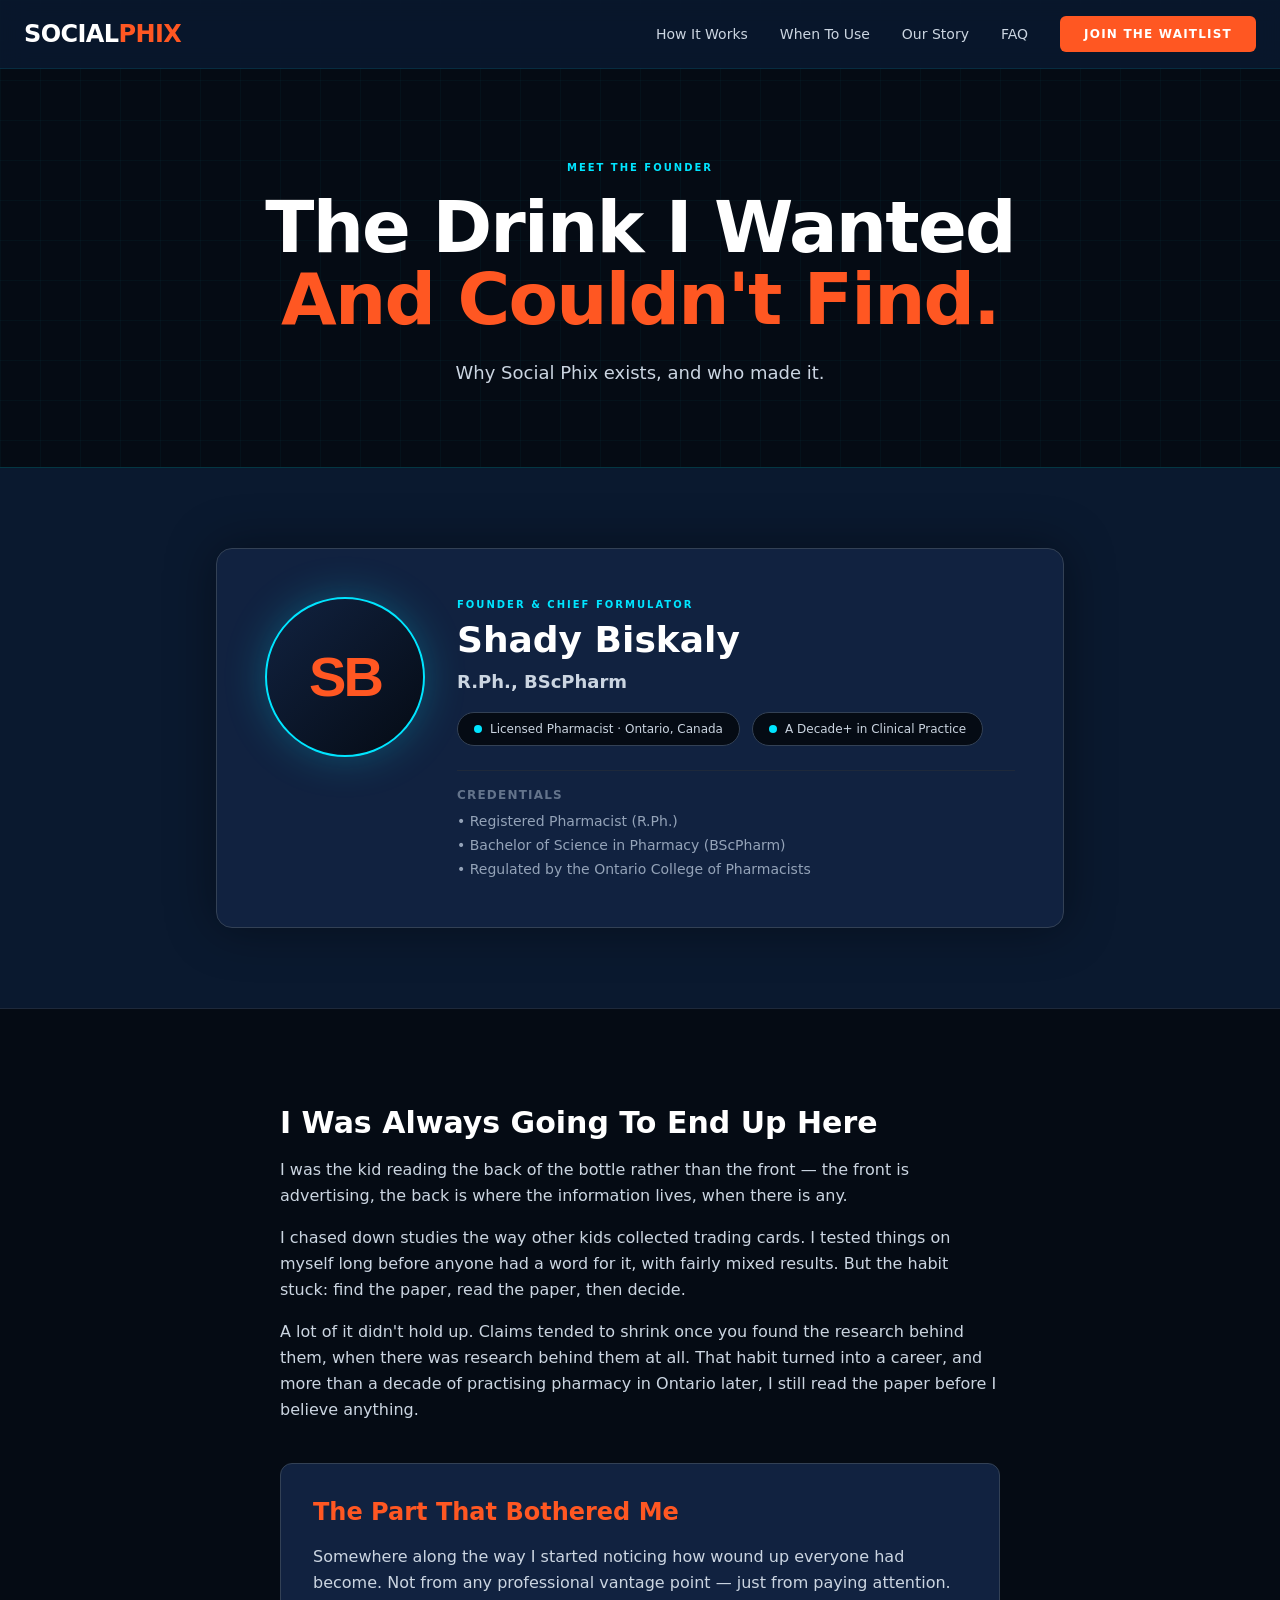
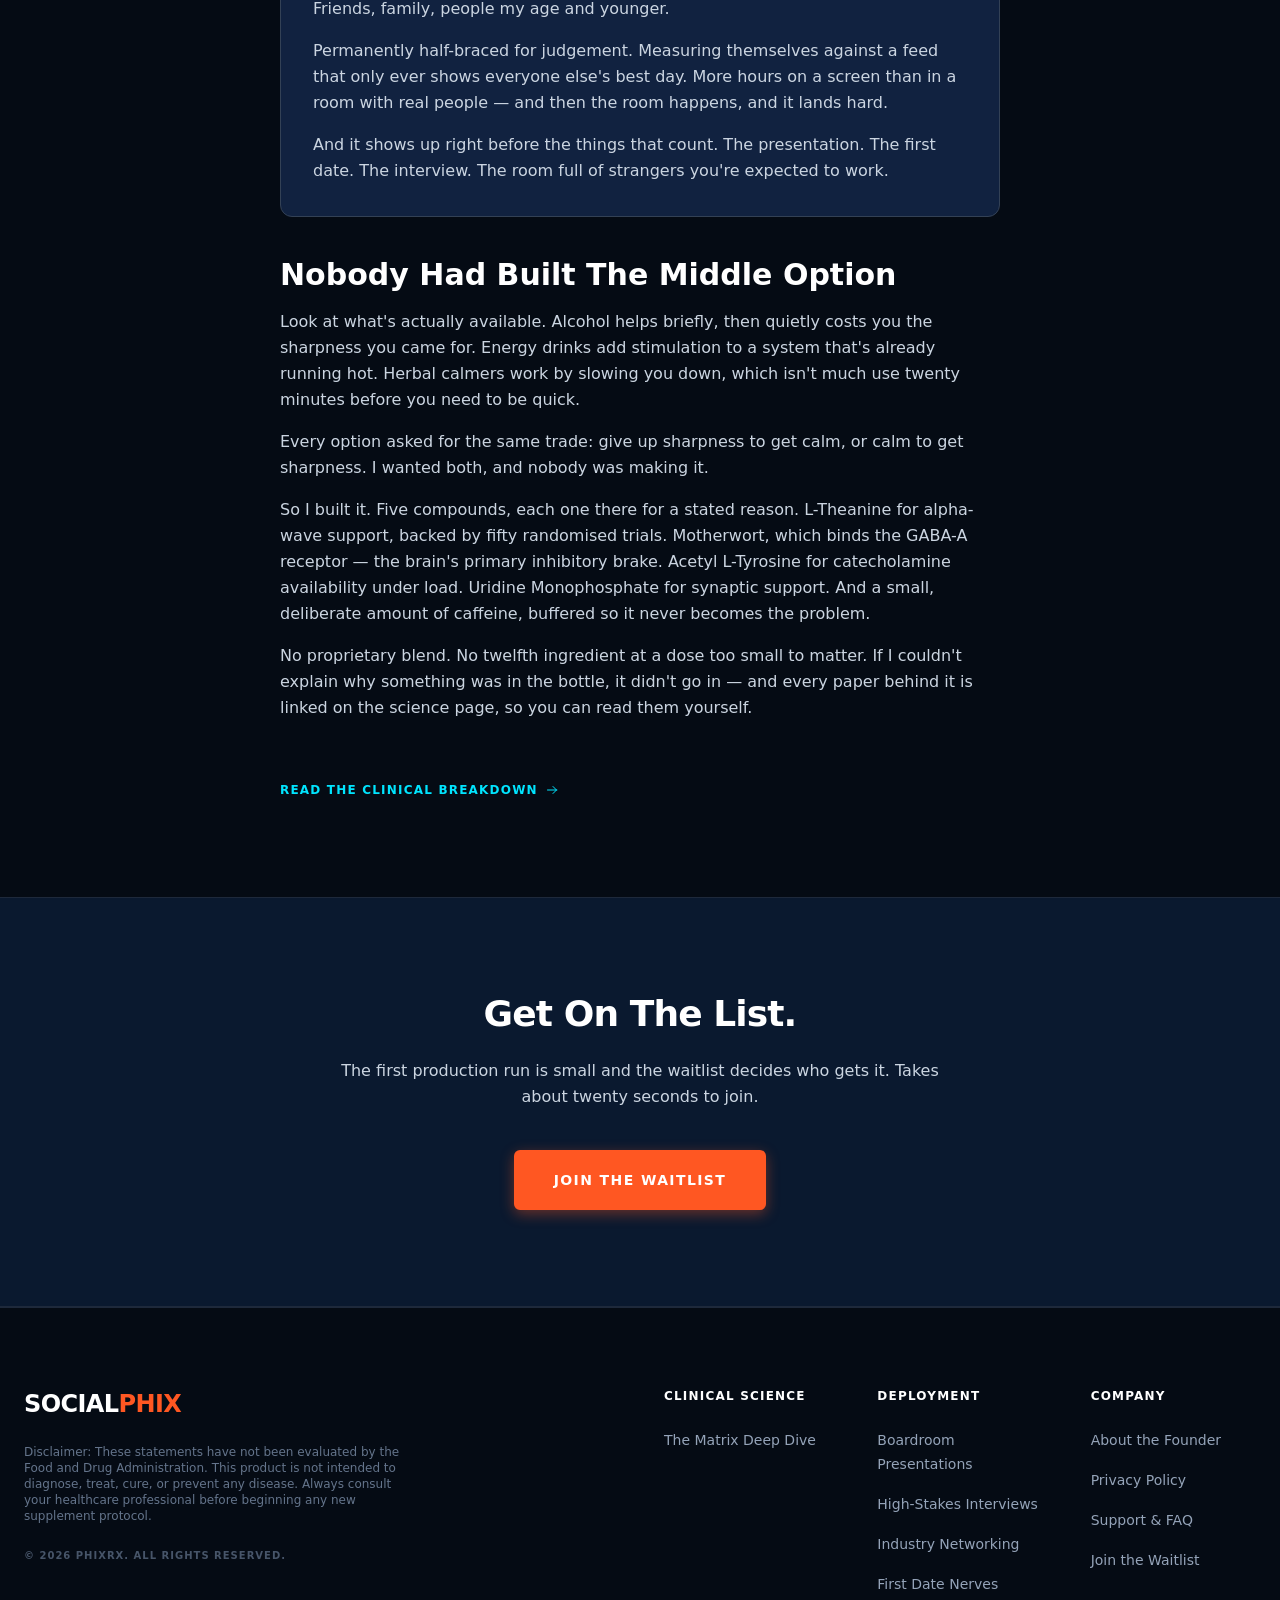
==== about.html @ cbb6da69 "Add files via upload" ====
<!DOCTYPE html>
<html lang="en" class="scroll-smooth">
<head>
    <!-- Security headers. A CSP restricts where scripts and styles may load
         from, so an injected <script> from anywhere else simply won't run. -->
    <meta http-equiv="Content-Security-Policy" content="default-src 'self'; script-src 'self' 'unsafe-inline' https://www.googletagmanager.com https://challenges.cloudflare.com; style-src 'self' 'unsafe-inline' https://fonts.googleapis.com; font-src https://fonts.gstatic.com; img-src 'self' data: https://raw.githubusercontent.com https://placehold.co https://www.google-analytics.com; connect-src 'self' https://*.workers.dev https://www.google-analytics.com https://region1.google-analytics.com; frame-src https://challenges.cloudflare.com; form-action 'self' https://*.workers.dev; base-uri 'self'; object-src 'none'; frame-ancestors 'none'; upgrade-insecure-requests">
    <meta http-equiv="X-Content-Type-Options" content="nosniff">
    <meta name="referrer" content="strict-origin-when-cross-origin">
    <link rel="canonical" href="https://www.socialphix.com/about.html" />
    <link rel="icon" type="image/svg+xml" href="https://raw.githubusercontent.com/shadybiskaly/phixrx/refs/heads/main/logo.svg">

    <!-- Google tag (gtag.js) -->
    <script async src="https://www.googletagmanager.com/gtag/js?id=G-111753TXDT"></script>
    <script>
      window.dataLayer = window.dataLayer || [];
      function gtag(){dataLayer.push(arguments);}
      gtag('js', new Date());
      gtag('config', 'G-111753TXDT');
    </script>

    <meta charset="UTF-8">
    <meta name="viewport" content="width=device-width, initial-scale=1.0">
    <title>About Shady Biskaly | The Story Behind Social Phix</title>
    <meta name="description" content="Shady Biskaly, R.Ph., BScPharm. Why Social Phix exists, how the formula came together, and the research behind every compound in it.">
    <meta name="keywords" content="Shady Biskaly, Social Phix founder, pharmacist formulated supplement, Ontario pharmacist, PhixRx">

    <meta property="og:site_name" content="Social Phix">
    <meta property="og:title" content="About Shady Biskaly | The Story Behind Social Phix">
    <meta property="og:description" content="Shady Biskaly, R.Ph., BScPharm. Why Social Phix exists, how the formula came together, and the research behind every compound in it.">
    <meta property="og:url" content="https://www.socialphix.com/about.html">
    <meta property="og:image" content="https://www.socialphix.com/phix2.png">
    <meta property="og:type" content="profile">

    <meta name="twitter:card" content="summary_large_image">
    <meta name="twitter:title" content="About the Founder | Shady Biskaly, R.Ph., BScPharm | Social Phix">
    <meta name="twitter:description" content="Meet Shady Biskaly, R.Ph., BScPharm — the licensed Ontario pharmacist behind Social Phix.">
    <meta name="twitter:image" content="https://www.socialphix.com/phix2.png">

    <!-- Person + AboutPage Schema (major E-E-A-T signal) -->
    <script type="application/ld+json">
    [
      {
        "@context": "https://schema.org",
        "@type": "AboutPage",
        "name": "About Social Phix and its Founder",
        "url": "https://www.socialphix.com/about.html",
        "mainEntity": {
          "@type": "Person",
          "name": "Shady Biskaly",
          "jobTitle": "Founder & Chief Formulator",
          "honorificSuffix": "R.Ph., BScPharm",
          "description": "Licensed pharmacist in Ontario, Canada with more than a decade of clinical practice. Founder and chief formulator of Social Phix.",
          "worksFor": {
            "@type": "Organization",
            "name": "PhixRx",
            "url": "https://www.socialphix.com/"
          },
          "hasCredential": [
            {
              "@type": "EducationalOccupationalCredential",
              "credentialCategory": "professional license",
              "name": "Registered Pharmacist (R.Ph.)",
              "recognizedBy": {
                "@type": "Organization",
                "name": "Ontario College of Pharmacists"
              }
            },
            {
              "@type": "EducationalOccupationalCredential",
              "credentialCategory": "degree",
              "name": "Bachelor of Science in Pharmacy (BScPharm)"
            }
          ],
          "knowsAbout": [
            "Clinical pharmacology",
            "Nutritional supplements",
            "Functional wellness formulation",
            "Adaptogens and nootropics",
            "Structure-function supplement science"
          ]
        }
      }
    ]
    </script>

    <!-- Tailwind CSS -->
    <link rel="stylesheet" href="/socialphix.css">
    <link rel="alternate" type="text/plain" href="/llms.txt" title="Plain-text summary for AI assistants">
    <link rel="preload" href="/socialphix.css" as="style">
    <link rel="preconnect" href="https://fonts.googleapis.com">
    <link rel="preconnect" href="https://fonts.gstatic.com" crossorigin>
    <link href="https://fonts.googleapis.com/css2?family=Inter:wght@300;400;500;600&family=Plus+Jakarta+Sans:wght@500;700;800&display=swap" rel="stylesheet">

    <style>
        body { background-color: #0A192F; color: #FFFFFF; overflow-x: hidden; }
        .glass-nav { background: rgba(10, 25, 47, 0.85); backdrop-filter: blur(12px); border-bottom: 1px solid rgba(0, 229, 255, 0.1); }
        .bg-grid { position: absolute; width: 100%; height: 100%; background-image: linear-gradient(rgba(0, 229, 255, 0.03) 1px, transparent 1px), linear-gradient(90deg, rgba(0, 229, 255, 0.03) 1px, transparent 1px); background-size: 40px 40px; top: 0; left: 0; z-index: 0; pointer-events: none; }
        .reveal { opacity: 0; transform: translateY(30px); transition: all 0.8s cubic-bezier(0.5, 0, 0, 1); }
        .reveal.active { opacity: 1; transform: translateY(0); }
        .founder-avatar {
            width: 160px;
            height: 160px;
            border-radius: 50%;
            background: linear-gradient(135deg, #112240 0%, #050B14 100%);
            border: 2px solid #00E5FF;
            box-shadow: 0 0 40px rgba(0, 229, 255, 0.25);
            display: flex;
            align-items: center;
            justify-content: center;
            font-family: 'Plus Jakarta Sans', sans-serif;
            font-weight: 800;
            font-size: 3.5rem;
            color: #FF5722;
            letter-spacing: -0.05em;
        }
    </style>
</head>
<body class="antialiased font-sans">

    <!-- Navigation -->
    <nav class="glass-nav fixed w-full top-0 z-50 px-6 py-4 transition-all">
        <div class="max-w-7xl mx-auto flex justify-between items-center">
            <a href="/" class="font-heading text-2xl font-extrabold tracking-tight text-white">
                SOCIAL<span class="text-accent-orange">PHIX</span>
            </a>
            <div class="flex items-center space-x-8">
                <!-- Menu: desktop only. Won't fit on a phone. -->
                <div class="hidden md:flex items-center space-x-8">
                    <a href="/#formula" class="text-sm font-medium text-slate-300 hover:text-accent-cyan transition">How It Works</a>
                    <a href="/#protocol" class="text-sm font-medium text-slate-300 hover:text-accent-cyan transition">When To Use</a>
                    <a href="/#story" class="text-sm font-medium text-slate-300 hover:text-accent-cyan transition">Our Story</a>
                    <a href="/#faq" class="text-sm font-medium text-slate-300 hover:text-accent-cyan transition">FAQ</a>
                </div>

                <!-- The one CTA, at every screen size -->
                <a href="/#preorder" class="text-xs font-bold tracking-widest uppercase bg-accent-orange text-white px-5 py-3 md:px-6 md:py-2.5 rounded-md hover:bg-accent-orange-hover transition duration-300 whitespace-nowrap">
                    Join the Waitlist
                </a>
            </div>

        </div>
    </nav>

    <!-- Hero Header -->
    <header class="relative pt-40 pb-20 overflow-hidden border-b border-accent-cyan/20 bg-brand-bg">
    <div class="bg-grid"></div>
    <div class="max-w-4xl mx-auto px-6 text-center relative z-10 reveal active">
        <span class="text-[10px] font-bold tracking-[0.2em] text-accent-cyan uppercase mb-4 block">Meet the Founder</span>
        <h1 class="font-heading text-4xl sm:text-6xl lg:text-7xl font-extrabold text-white tracking-tight mb-6">
            The Drink I Wanted<br/>
            <span class="text-accent-orange">And Couldn't Find.</span>
        </h1>
        <p class="text-lg text-slate-300 leading-relaxed max-w-2xl mx-auto">
            Why Social Phix exists, and who made it.
        </p>
    </div>
    </header>

    <!-- Founder Card / Credentials -->
    <section class="py-20 bg-brand-surface relative z-10 border-b border-slate-800">
        <div class="max-w-4xl mx-auto px-6 reveal">
            <div class="bg-brand-card p-8 sm:p-12 rounded-2xl border border-slate-700 shadow-[0_0_50px_rgba(0,0,0,0.4)]">
                <div class="flex flex-col md:flex-row items-center md:items-start gap-8">

                    <!-- Avatar (placeholder — swap for a real headshot when you have one) -->
                    <div class="flex-shrink-0">
                        <!-- To use a real headshot: replace this div with:
                             <img src="shady-headshot.jpg" alt="Shady Biskaly, R.Ph., BScPharm, Founder of Social Phix" 
                                  class="w-40 h-40 rounded-full object-cover border-2 border-accent-cyan shadow-[0_0_40px_rgba(0,229,255,0.25)]">
                        -->
                        <div class="founder-avatar" aria-label="Shady Biskaly initials">SB</div>
                    </div>

                    <!-- Info Column -->
                    <div class="flex-1 text-center md:text-left">
                        <span class="text-[10px] font-bold tracking-[0.2em] text-accent-cyan uppercase block mb-2">Founder & Chief Formulator</span>
                        <h2 class="font-heading text-4xl font-extrabold text-white mb-2 leading-tight">Shady Biskaly</h2>
                        <p class="text-lg text-slate-300 font-semibold mb-4">R.Ph., BScPharm</p>

                        <div class="flex flex-wrap gap-3 justify-center md:justify-start mb-6">
                            <span class="inline-flex items-center gap-2 bg-brand-bg border border-slate-700 rounded-full px-4 py-2 text-xs font-medium text-slate-300">
                                <span class="w-2 h-2 rounded-full bg-accent-cyan"></span>
                                Licensed Pharmacist · Ontario, Canada
                            </span>
                            <span class="inline-flex items-center gap-2 bg-brand-bg border border-slate-700 rounded-full px-4 py-2 text-xs font-medium text-slate-300">
                                <span class="w-2 h-2 rounded-full bg-accent-cyan"></span>
                                A Decade+ in Clinical Practice
                            </span>
                        </div>

                        <div class="border-t border-slate-800 pt-4">
                            <p class="text-xs text-slate-500 uppercase tracking-widest font-semibold mb-2">Credentials</p>
                            <ul class="text-sm text-slate-400 space-y-1">
                                <li>• Registered Pharmacist (R.Ph.)</li>
                                <li>• Bachelor of Science in Pharmacy (BScPharm)</li>
                                <li>• Regulated by the Ontario College of Pharmacists</li>
                            </ul>
                        </div>
                    </div>
                </div>
            </div>
        </div>
    </section>

    <!-- Full Bio -->
    <section class="py-24 bg-brand-bg relative z-10 border-b border-slate-800">
        <div class="max-w-3xl mx-auto px-6 space-y-10">

            <div class="reveal">
                <h2 class="font-heading text-3xl font-bold text-white mb-4">I Was Always Going To End Up Here</h2>
                <p class="text-slate-300 leading-relaxed mb-4">
                    I was the kid reading the back of the bottle rather than the front — the front is advertising, the back is where the information lives, when there is any.
            </p>
            <p class="text-slate-300 leading-relaxed mb-4">
                I chased down studies the way other kids collected trading cards. I tested things on myself long before anyone had a word for it, with fairly mixed results. But the habit stuck: find the paper, read the paper, then decide.
                </p>
                <p class="text-slate-300 leading-relaxed">
                    A lot of it didn't hold up. Claims tended to shrink once you found the research behind them, when there was research behind them at all. That habit turned into a career, and more than a decade of practising pharmacy in Ontario later, I still read the paper before I believe anything.
                </p>
            </div>

            <div class="reveal p-8 bg-brand-card rounded-xl border border-slate-700">
                <h3 class="font-heading text-2xl font-bold text-accent-orange mb-4">The Part That Bothered Me</h3>
                <p class="text-slate-300 leading-relaxed mb-4">
                    Somewhere along the way I started noticing how wound up everyone had become. Not from any professional vantage point — just from paying attention. Friends, family, people my age and younger.
                </p>
                <p class="text-slate-300 leading-relaxed mb-4">
                    Permanently half-braced for judgement. Measuring themselves against a feed that only ever shows everyone else's best day. More hours on a screen than in a room with real people — and then the room happens, and it lands hard.
                </p>
                <p class="text-slate-300 leading-relaxed">
                    And it shows up right before the things that count. The presentation. The first date. The interview. The room full of strangers you're expected to work.
                </p>
            </div>

            <div class="reveal">
                <h2 class="font-heading text-3xl font-bold text-white mb-4">Nobody Had Built The Middle Option</h2>
                <p class="text-slate-300 leading-relaxed mb-4">
                    Look at what's actually available. Alcohol helps briefly, then quietly costs you the sharpness you came for. Energy drinks add stimulation to a system that's already running hot. Herbal calmers work by slowing you down, which isn't much use twenty minutes before you need to be quick.
            </p>
            <p class="text-slate-300 leading-relaxed mb-4">
                Every option asked for the same trade: give up sharpness to get calm, or calm to get sharpness. I wanted both, and nobody was making it.
                </p>
                <p class="text-slate-300 leading-relaxed mb-4">
                    So I built it. Five compounds, each one there for a stated reason. L-Theanine for alpha-wave support, backed by fifty randomised trials. Motherwort, which binds the GABA-A receptor — the brain's primary inhibitory brake. Acetyl L-Tyrosine for catecholamine availability under load. Uridine Monophosphate for synaptic support. And a small, deliberate amount of caffeine, buffered so it never becomes the problem.
                </p>
                <p class="text-slate-300 leading-relaxed">
                    No proprietary blend. No twelfth ingredient at a dose too small to matter. If I couldn't explain why something was in the bottle, it didn't go in — and every paper behind it is linked on the science page, so you can read them yourself.
                </p>
            </div>

            <div class="reveal pt-4">
                <a href="science.html" class="inline-flex items-center gap-2 text-accent-cyan hover:text-white font-bold text-xs tracking-widest uppercase transition-colors">
                    Read the Clinical Breakdown
                    <svg class="w-3 h-3" fill="none" stroke="currentColor" viewBox="0 0 24 24"><path stroke-linecap="round" stroke-linejoin="round" stroke-width="2" d="M14 5l7 7m0 0l-7 7m7-7H3"></path></svg>
                </a>
            </div>
        </div>
    </section>

    <!-- CTA -->
    <section class="py-24 bg-brand-surface relative z-10 border-b border-slate-800">
        <div class="max-w-2xl mx-auto px-6 text-center reveal">
            <h2 class="font-heading text-3xl sm:text-4xl font-extrabold text-white mb-6 tracking-tight">Get On The List.</h2>
            <p class="text-slate-300 leading-relaxed mb-10">
                The first production run is small and the waitlist decides who gets it. Takes about twenty seconds to join.
            </p>
            <a href="/#preorder" class="inline-block px-10 py-5 text-sm font-bold tracking-widest uppercase rounded-md text-white bg-accent-orange hover:bg-accent-orange-hover shadow-[0_4px_14px_0_rgba(255,87,34,0.39)] transition duration-300">
                Join the Waitlist
            </a>
        </div>
    </section>

    <!-- Footer -->
    <footer class="bg-brand-bg py-20 border-t border-slate-800">
        <div class="max-w-7xl mx-auto px-6 grid grid-cols-1 md:grid-cols-12 gap-12">

            <div class="col-span-1 md:col-span-5">
                <div class="font-heading text-2xl font-extrabold tracking-tight text-white mb-6">
                    SOCIAL<span class="text-accent-orange">PHIX</span>
                </div>
                <p class="text-xs text-slate-500 font-normal leading-relaxed mb-6 max-w-sm">
                    Disclaimer: These statements have not been evaluated by the Food and Drug Administration. This product is not intended to diagnose, treat, cure, or prevent any disease. Always consult your healthcare professional before beginning any new supplement protocol.
                </p>
                <p class="text-[10px] font-bold tracking-widest uppercase text-slate-600">
                    &copy; 2026 PhixRx. All Rights Reserved.
                </p>
            </div>

            <div class="col-span-1 md:col-span-2 md:col-start-7">
                <h4 class="text-white font-bold text-xs tracking-widest uppercase mb-6">Clinical Science</h4>
                <ul class="space-y-4">
                    <li><a href="science.html" class="text-sm text-slate-400 hover:text-accent-cyan transition">The Matrix Deep Dive</a></li>
                </ul>
            </div>

            <div class="col-span-1 md:col-span-2">
                <h4 class="text-white font-bold text-xs tracking-widest uppercase mb-6">Deployment</h4>
                <ul class="space-y-4">
                    <li><a href="presentation-anxiety.html" class="text-sm text-slate-400 hover:text-accent-cyan transition">Boardroom Presentations</a></li>
                    <li><a href="interview-prep.html" class="text-sm text-slate-400 hover:text-accent-cyan transition">High-Stakes Interviews</a></li>
                    <li><a href="networking-confidence.html" class="text-sm text-slate-400 hover:text-accent-cyan transition">Industry Networking</a></li>
                    <li><a href="first-date-nerves.html" class="text-sm text-slate-400 hover:text-accent-cyan transition">First Date Nerves</a></li>
                </ul>
            </div>

            <div class="col-span-1 md:col-span-2">
                <h4 class="text-white font-bold text-xs tracking-widest uppercase mb-6">Company</h4>
                <ul class="space-y-4">
                    <li><a href="about.html" class="text-sm text-slate-400 hover:text-accent-cyan transition">About the Founder</a></li>
                    <li><a href="privacy.html" class="text-sm text-slate-400 hover:text-accent-cyan transition">Privacy Policy</a></li>
                    <li><a href="/#faq" class="text-sm text-slate-400 hover:text-accent-cyan transition">Support & FAQ</a></li>
                    <li><a href="/#preorder" class="text-sm text-slate-400 hover:text-accent-cyan transition">Join the Waitlist</a></li>
                </ul>
            </div>

        </div>
    </footer>

    <script>
        document.addEventListener('DOMContentLoaded', () => {
            const reveals = document.querySelectorAll('.reveal');
            const observer = new IntersectionObserver(entries => {
                entries.forEach(e => { if(e.isIntersecting) e.target.classList.add('active'); });
            }, { threshold: 0.1 });
            reveals.forEach(r => observer.observe(r));
        });
    </script>
</body>
</html>
---- socialphix.css ----
/* Social Phix — generated by build-css.py. Do not edit by hand. */
*,::before,::after{box-sizing:border-box;border:0 solid #334155}
html{-webkit-text-size-adjust:100%;line-height:1.5;font-family:'Inter',ui-sans-serif,system-ui,sans-serif}
body{margin:0;line-height:inherit}
h1,h2,h3,h4,h5,h6{font-size:inherit;font-weight:inherit;margin:0}
p,figure{margin:0}
ul,ol{list-style:none;margin:0;padding:0}
a{color:inherit;text-decoration:inherit}
img,svg,video,canvas{display:block;vertical-align:middle;max-width:100%;height:auto}
button,input,select,textarea{font-family:inherit;font-size:100%;font-weight:inherit;line-height:inherit;color:inherit;margin:0;padding:0}
button{background-color:transparent;background-image:none;cursor:pointer}
table{border-collapse:collapse;text-indent:0;border-color:inherit}
strong{font-weight:bolder}
em{font-style:italic}
@keyframes tw-pulse{0%,100%{opacity:1}50%{opacity:.5}}
.space-y-1>:not([hidden])~:not([hidden]){margin-top:0.25rem}
.space-y-3>:not([hidden])~:not([hidden]){margin-top:0.75rem}
.space-y-4>:not([hidden])~:not([hidden]){margin-top:1rem}
.space-y-5>:not([hidden])~:not([hidden]){margin-top:1.25rem}
.space-y-6>:not([hidden])~:not([hidden]){margin-top:1.5rem}
.space-y-10>:not([hidden])~:not([hidden]){margin-top:2.5rem}
.space-y-12>:not([hidden])~:not([hidden]){margin-top:3rem}
.space-x-8>:not([hidden])~:not([hidden]){margin-left:2rem}
.-top-3{top:-0.75rem}
.-translate-x-1\/2{--tw-tx:-50.0%;transform:translate(var(--tw-tx,0),var(--tw-ty,0)) scale(var(--tw-scale,1))}
.-translate-y-1\/2{--tw-ty:-50.0%;transform:translate(var(--tw-tx,0),var(--tw-ty,0)) scale(var(--tw-scale,1))}
.absolute{position:absolute}
.animate-pulse{animation:tw-pulse 2s cubic-bezier(.4,0,.6,1) infinite}
.antialiased{-webkit-font-smoothing:antialiased;-moz-osx-font-smoothing:grayscale}
.appearance-none{appearance:none;-webkit-appearance:none}
.aspect-\[4\/5\]{aspect-ratio:4 / 5}
.backdrop-blur-md{backdrop-filter:blur(12px);-webkit-backdrop-filter:blur(12px)}
.bg-accent-cyan{background-color:#00E5FF}
.bg-accent-cyan\/5{background-color:rgba(0,229,255,0.05)}
.bg-accent-orange{background-color:#FF5722}
.bg-accent-orange\/10{background-color:rgba(255,87,34,0.1)}
.bg-brand-bg{background-color:#050B14}
.bg-brand-bg\/40{background-color:rgba(5,11,20,0.4)}
.bg-brand-bg\/80{background-color:rgba(5,11,20,0.8)}
.bg-brand-card{background-color:#112240}
.bg-brand-surface{background-color:#0A192F}
.block{display:block}
.blur-\[120px\]{filter:blur(120px)}
.border{border-width:1px}
.border-2{border-width:2px}
.border-accent-cyan{border-color:#00E5FF}
.border-accent-cyan\/20{border-color:rgba(0,229,255,0.2)}
.border-accent-cyan\/30{border-color:rgba(0,229,255,0.3)}
.border-accent-cyan\/40{border-color:rgba(0,229,255,0.4)}
.border-accent-orange{border-color:#FF5722}
.border-accent-orange\/30{border-color:rgba(255,87,34,0.3)}
.border-accent-orange\/40{border-color:rgba(255,87,34,0.4)}
.border-b{border-bottom-width:1px}
.border-l-2{border-left-width:2px}
.border-l-4{border-left-width:4px}
.border-slate-600{border-color:#475569}
.border-slate-700{border-color:#334155}
.border-slate-800{border-color:#1e293b}
.border-t{border-top-width:1px}
.border-transparent{border-color:transparent}
.col-span-1{grid-column:span 1/span 1}
.cursor-pointer{cursor:pointer}
.delay-100{transition-delay:100ms}
.delay-200{transition-delay:200ms}
.duration-300{transition-duration:300ms}
.duration-500{transition-duration:500ms}
.duration-700{transition-duration:700ms}
.filter{filter:var(--tw-filter,none)}
.fixed{position:fixed}
.flex{display:flex}
.flex-1{flex:1 1 0%}
.flex-col{flex-direction:column}
.flex-grow{flex-grow:1}
.flex-shrink-0{flex-shrink:0}
.flex-wrap{flex-wrap:wrap}
.focus\:outline-none:focus{outline:2px solid transparent;outline-offset:2px}
.font-bold{font-weight:700}
.font-extrabold{font-weight:800}
.font-heading{font-family:"Plus Jakarta Sans",ui-sans-serif,system-ui,sans-serif}
.font-medium{font-weight:500}
.font-normal{font-weight:400}
.font-sans{font-family:"Inter",ui-sans-serif,system-ui,sans-serif}
.font-semibold{font-weight:600}
.gap-1{gap:0.25rem}
.gap-10{gap:2.5rem}
.gap-12{gap:3rem}
.gap-2{gap:0.5rem}
.gap-3{gap:0.75rem}
.gap-4{gap:1rem}
.gap-6{gap:1.5rem}
.gap-8{gap:2rem}
.grayscale{filter:grayscale(100%)}
.grid{display:grid}
.grid-cols-1{grid-template-columns:repeat(1,minmax(0,1fr))}
.grid-cols-2{grid-template-columns:repeat(2,minmax(0,1fr))}
.h-11{height:2.75rem}
.h-14{height:3.5rem}
.h-16{height:4rem}
.h-2{height:0.5rem}
.h-2\.5{height:0.625rem}
.h-3{height:0.75rem}
.h-4{height:1rem}
.h-40{height:10rem}
.h-5{height:1.25rem}
.h-7{height:1.75rem}
.h-8{height:2rem}
.h-\[800px\]{height:800px}
.h-auto{height:auto}
.h-full{height:100%}
.hidden{display:none}
.inline-block{display:inline-block}
.inline-flex{display:inline-flex}
.inset-0{top:0;right:0;bottom:0;left:0}
.inset-y-0{top:0;bottom:0}
.italic{font-style:italic}
.items-baseline{align-items:baseline}
.items-center{align-items:center}
.items-start{align-items:flex-start}
.items-stretch{align-items:stretch}
.justify-between{justify-content:space-between}
.justify-center{justify-content:center}
.leading-\[1\.05\]{line-height:1.05}
.leading-relaxed{line-height:1.625}
.leading-tight{line-height:1.25}
.left-1\/2{left:50.0%}
.list-decimal{list-style-type:decimal}
.list-disc{list-style-type:disc}
.list-inside{list-style-position:inside}
.max-w-2xl{max-width:42rem}
.max-w-3xl{max-width:48rem}
.max-w-4xl{max-width:56rem}
.max-w-5xl{max-width:64rem}
.max-w-7xl{max-width:80rem}
.max-w-md{max-width:28rem}
.max-w-sm{max-width:24rem}
.max-w-xl{max-width:36rem}
.mb-1{margin-bottom:0.25rem}
.mb-10{margin-bottom:2.5rem}
.mb-12{margin-bottom:3rem}
.mb-2{margin-bottom:0.5rem}
.mb-20{margin-bottom:5rem}
.mb-3{margin-bottom:0.75rem}
.mb-4{margin-bottom:1rem}
.mb-5{margin-bottom:1.25rem}
.mb-6{margin-bottom:1.5rem}
.mb-8{margin-bottom:2rem}
.min-h-screen{min-height:100vh}
.ml-4{margin-left:1rem}
.mt-0\.5{margin-top:0.125rem}
.mt-20{margin-top:5rem}
.mt-3{margin-top:0.75rem}
.mt-4{margin-top:1rem}
.mt-6{margin-top:1.5rem}
.mt-8{margin-top:2rem}
.mx-auto{margin-left:auto;margin-right:auto}
.object-center{object-position:center}
.object-cover{object-fit:cover}
.opacity-0{opacity:0.0}
.overflow-hidden{overflow:hidden}
.p-4{padding:1rem}
.p-5{padding:1.25rem}
.p-6{padding:1.5rem}
.p-8{padding:2rem}
.pb-16{padding-bottom:4rem}
.pb-20{padding-bottom:5rem}
.pl-5{padding-left:1.25rem}
.pl-6{padding-left:1.5rem}
.placeholder-slate-600{color:#475569}
.pointer-events-none{pointer-events:none}
.pt-1{padding-top:0.25rem}
.pt-10{padding-top:2.5rem}
.pt-12{padding-top:3rem}
.pt-2{padding-top:0.5rem}
.pt-28{padding-top:7rem}
.pt-4{padding-top:1rem}
.pt-40{padding-top:10rem}
.pt-5{padding-top:1.25rem}
.px-10{padding-left:2.5rem;padding-right:2.5rem}
.px-2{padding-left:0.5rem;padding-right:0.5rem}
.px-3{padding-left:0.75rem;padding-right:0.75rem}
.px-4{padding-left:1rem;padding-right:1rem}
.px-5{padding-left:1.25rem;padding-right:1.25rem}
.px-6{padding-left:1.5rem;padding-right:1.5rem}
.py-1{padding-top:0.25rem;padding-bottom:0.25rem}
.py-1\.5{padding-top:0.375rem;padding-bottom:0.375rem}
.py-10{padding-top:2.5rem;padding-bottom:2.5rem}
.py-16{padding-top:4rem;padding-bottom:4rem}
.py-2{padding-top:0.5rem;padding-bottom:0.5rem}
.py-20{padding-top:5rem;padding-bottom:5rem}
.py-24{padding-top:6rem;padding-bottom:6rem}
.py-3{padding-top:0.75rem;padding-bottom:0.75rem}
.py-3\.5{padding-top:0.875rem;padding-bottom:0.875rem}
.py-4{padding-top:1rem;padding-bottom:1rem}
.py-5{padding-top:1.25rem;padding-bottom:1.25rem}
.relative{position:relative}
.right-0{right:0px}
.right-4{right:1rem}
.rounded{border-radius:0.25rem}
.rounded-2xl{border-radius:1rem}
.rounded-full{border-radius:9999px}
.rounded-lg{border-radius:0.5rem}
.rounded-md{border-radius:0.375rem}
.rounded-xl{border-radius:0.75rem}
.scroll-smooth{scroll-behavior:smooth}
.select-all{user-select:all}
.shadow-\[0_0_20px_rgba\(0\,229\,255\,0\.2\)\]{box-shadow:0 0 20px rgba(0,229,255,0.2)}
.shadow-\[0_0_20px_rgba\(255\,87\,34\,0\.3\)\]{box-shadow:0 0 20px rgba(255,87,34,0.3)}
.shadow-\[0_0_25px_rgba\(0\,229\,255\,0\.12\)\]{box-shadow:0 0 25px rgba(0,229,255,0.12)}
.shadow-\[0_0_40px_rgba\(0\,0\,0\,0\.3\)\]{box-shadow:0 0 40px rgba(0,0,0,0.3)}
.shadow-\[0_0_40px_rgba\(0\,0\,0\,0\.4\)\]{box-shadow:0 0 40px rgba(0,0,0,0.4)}
.shadow-\[0_0_40px_rgba\(0\,0\,0\,0\.5\)\]{box-shadow:0 0 40px rgba(0,0,0,0.5)}
.shadow-\[0_0_40px_rgba\(0\,229\,255\,0\.25\)\]{box-shadow:0 0 40px rgba(0,229,255,0.25)}
.shadow-\[0_0_50px_rgba\(0\,0\,0\,0\.4\)\]{box-shadow:0 0 50px rgba(0,0,0,0.4)}
.shadow-\[0_20px_50px_rgba\(0\,229\,255\,0\.1\)\]{box-shadow:0 20px 50px rgba(0,229,255,0.1)}
.shadow-\[0_4px_14px_0_rgba\(255\,87\,34\,0\.39\)\]{box-shadow:0 4px 14px 0 rgba(255,87,34,0.39)}
.space-x-8{--tw-space-x:2rem}
.space-y-1{--tw-space-y:0.25rem}
.space-y-10{--tw-space-y:2.5rem}
.space-y-12{--tw-space-y:3rem}
.space-y-2\.5{--tw-space-y:0.625rem}
.space-y-3{--tw-space-y:0.75rem}
.space-y-4{--tw-space-y:1rem}
.space-y-5{--tw-space-y:1.25rem}
.space-y-6{--tw-space-y:1.5rem}
.text-2xl{font-size:1.5rem;line-height:2rem}
.text-3xl{font-size:1.875rem;line-height:2.25rem}
.text-4xl{font-size:2.25rem;line-height:2.5rem}
.text-5xl{font-size:3rem;line-height:1}
.text-\[10px\]{font-size:10px}
.text-\[11px\]{font-size:11px}
.text-\[9px\]{font-size:9px}
.text-accent-cyan{color:#00E5FF}
.text-accent-orange{color:#FF5722}
.text-base{font-size:1rem;line-height:1.5rem}
.text-brand-bg{color:#050B14}
.text-center{text-align:center}
.text-left{text-align:left}
.text-lg{font-size:1.125rem;line-height:1.75rem}
.text-slate-200{color:#e2e8f0}
.text-slate-300{color:#cbd5e1}
.text-slate-400{color:#94a3b8}
.text-slate-500{color:#64748b}
.text-slate-600{color:#475569}
.text-sm{font-size:0.875rem;line-height:1.25rem}
.text-white{color:#ffffff}
.text-xl{font-size:1.25rem;line-height:1.75rem}
.text-xs{font-size:0.75rem;line-height:1rem}
.top-0{top:0px}
.top-1\/2{top:50.0%}
.top-4{top:1rem}
.tracking-\[0\.2em\]{letter-spacing:0.2em}
.tracking-tight{letter-spacing:-0.025em}
.tracking-tighter{letter-spacing:-0.05em}
.tracking-widest{letter-spacing:0.1em}
.transform{transform:translate(var(--tw-tx,0),var(--tw-ty,0)) scale(var(--tw-scale,1))}
.transition{transition-property:all;transition-timing-function:cubic-bezier(.4,0,.2,1);transition-duration:150ms}
.transition-all{transition-property:all;transition-timing-function:cubic-bezier(.4,0,.2,1);transition-duration:150ms}
.transition-colors{transition-property:color,background-color,border-color,fill,stroke;transition-timing-function:cubic-bezier(.4,0,.2,1);transition-duration:150ms}
.transition-opacity{transition-property:opacity;transition-timing-function:cubic-bezier(.4,0,.2,1);transition-duration:150ms}
.underline{text-decoration-line:underline}
.uppercase{text-transform:uppercase}
.w-11{width:2.75rem}
.w-14{width:3.5rem}
.w-16{width:4rem}
.w-2{width:0.5rem}
.w-3{width:0.75rem}
.w-32{width:8rem}
.w-4{width:1rem}
.w-40{width:10rem}
.w-5{width:1.25rem}
.w-7{width:1.75rem}
.w-8{width:2rem}
.w-\[800px\]{width:800px}
.w-full{width:100%}
.whitespace-nowrap{white-space:nowrap}
.z-0{z-index:0}
.z-10{z-index:10}
.z-50{z-index:50}
.hover\:bg-accent-orange-hover:hover{background-color:#E64A19}
.hover\:bg-brand-surface:hover{background-color:#0A192F}
.hover\:border-accent-cyan:hover{border-color:#00E5FF}
.hover\:border-slate-500:hover{border-color:#64748b}
.hover\:border-slate-700:hover{border-color:#334155}
.hover\:opacity-80:hover{opacity:0.8}
.hover\:text-accent-cyan:hover{color:#00E5FF}
.hover\:text-white:hover{color:#ffffff}
.hover\:underline:hover{text-decoration-line:underline}
.focus\:border-accent-cyan:focus{border-color:#00E5FF}
.focus\:ring-1:focus{box-shadow:0 0 0 1px var(--tw-ring-color,#00E5FF)}
.focus\:ring-accent-cyan:focus{--tw-ring-color:#00E5FF}
.focus-visible\:ring-2:focus-visible{box-shadow:0 0 0 2px var(--tw-ring-color,#00E5FF)}
.focus-visible\:ring-accent-cyan:focus-visible{--tw-ring-color:#00E5FF}
.group:hover .group-hover\:bg-transparent{background-color:transparent}
.group:hover .group-hover\:grayscale-0{filter:grayscale(0)}
.group:hover .group-hover\:scale-105{--tw-scale:1.05;transform:translate(var(--tw-tx,0),var(--tw-ty,0)) scale(var(--tw-scale,1))}
.group:hover .group-hover\:text-accent-cyan{color:#00E5FF}
@media (min-width:640px){.sm\:block{display:block}.sm\:flex-row{flex-direction:row}.sm\:flex-shrink-0{flex-shrink:0}.sm\:grid-cols-3{grid-template-columns:repeat(3,minmax(0,1fr))}.sm\:grid-cols-5{grid-template-columns:repeat(5,minmax(0,1fr))}.sm\:items-center{align-items:center}.sm\:items-start{align-items:flex-start}.sm\:p-10{padding:2.5rem}.sm\:p-12{padding:3rem}.sm\:p-8{padding:2rem}.sm\:text-4xl{font-size:2.25rem;line-height:2.5rem}.sm\:text-5xl{font-size:3rem;line-height:1}.sm\:text-6xl{font-size:3.75rem;line-height:1}.sm\:text-base{font-size:1rem;line-height:1.5rem}.sm\:text-xl{font-size:1.25rem;line-height:1.75rem}.sm\:w-56{width:14rem}.sm\:w-auto{width:auto}}
@media (min-width:768px){.md\:col-span-2{grid-column:span 2/span 2}.md\:col-span-5{grid-column:span 5/span 5}.md\:col-start-7{grid-column-start:7}.md\:flex{display:flex}.md\:flex-row{flex-direction:row}.md\:grid-cols-12{grid-template-columns:repeat(12,minmax(0,1fr))}.md\:grid-cols-2{grid-template-columns:repeat(2,minmax(0,1fr))}.md\:items-start{align-items:flex-start}.md\:justify-start{justify-content:flex-start}.md\:pb-24{padding-bottom:6rem}.md\:pt-32{padding-top:8rem}.md\:px-6{padding-left:1.5rem;padding-right:1.5rem}.md\:py-2\.5{padding-top:0.625rem;padding-bottom:0.625rem}.md\:py-24{padding-top:6rem;padding-bottom:6rem}.md\:py-32{padding-top:8rem;padding-bottom:8rem}.md\:text-7xl{font-size:4.5rem;line-height:1}.md\:text-left{text-align:left}}
@media (min-width:1024px){.lg\:pb-32{padding-bottom:8rem}.lg\:pt-48{padding-top:12rem}.lg\:text-7xl{font-size:4.5rem;line-height:1}.lg\:text-8xl{font-size:6rem;line-height:1}}
---- socialphix.css ----
/* Social Phix — generated by build-css.py. Do not edit by hand. */
*,::before,::after{box-sizing:border-box;border:0 solid #334155}
html{-webkit-text-size-adjust:100%;line-height:1.5;font-family:'Inter',ui-sans-serif,system-ui,sans-serif}
body{margin:0;line-height:inherit}
h1,h2,h3,h4,h5,h6{font-size:inherit;font-weight:inherit;margin:0}
p,figure{margin:0}
ul,ol{list-style:none;margin:0;padding:0}
a{color:inherit;text-decoration:inherit}
img,svg,video,canvas{display:block;vertical-align:middle;max-width:100%;height:auto}
button,input,select,textarea{font-family:inherit;font-size:100%;font-weight:inherit;line-height:inherit;color:inherit;margin:0;padding:0}
button{background-color:transparent;background-image:none;cursor:pointer}
table{border-collapse:collapse;text-indent:0;border-color:inherit}
strong{font-weight:bolder}
em{font-style:italic}
@keyframes tw-pulse{0%,100%{opacity:1}50%{opacity:.5}}
.space-y-1>:not([hidden])~:not([hidden]){margin-top:0.25rem}
.space-y-3>:not([hidden])~:not([hidden]){margin-top:0.75rem}
.space-y-4>:not([hidden])~:not([hidden]){margin-top:1rem}
.space-y-5>:not([hidden])~:not([hidden]){margin-top:1.25rem}
.space-y-6>:not([hidden])~:not([hidden]){margin-top:1.5rem}
.space-y-10>:not([hidden])~:not([hidden]){margin-top:2.5rem}
.space-y-12>:not([hidden])~:not([hidden]){margin-top:3rem}
.space-x-8>:not([hidden])~:not([hidden]){margin-left:2rem}
.-top-3{top:-0.75rem}
.-translate-x-1\/2{--tw-tx:-50.0%;transform:translate(var(--tw-tx,0),var(--tw-ty,0)) scale(var(--tw-scale,1))}
.-translate-y-1\/2{--tw-ty:-50.0%;transform:translate(var(--tw-tx,0),var(--tw-ty,0)) scale(var(--tw-scale,1))}
.absolute{position:absolute}
.animate-pulse{animation:tw-pulse 2s cubic-bezier(.4,0,.6,1) infinite}
.antialiased{-webkit-font-smoothing:antialiased;-moz-osx-font-smoothing:grayscale}
.appearance-none{appearance:none;-webkit-appearance:none}
.aspect-\[4\/5\]{aspect-ratio:4 / 5}
.backdrop-blur-md{backdrop-filter:blur(12px);-webkit-backdrop-filter:blur(12px)}
.bg-accent-cyan{background-color:#00E5FF}
.bg-accent-cyan\/5{background-color:rgba(0,229,255,0.05)}
.bg-accent-orange{background-color:#FF5722}
.bg-accent-orange\/10{background-color:rgba(255,87,34,0.1)}
.bg-brand-bg{background-color:#050B14}
.bg-brand-bg\/40{background-color:rgba(5,11,20,0.4)}
.bg-brand-bg\/80{background-color:rgba(5,11,20,0.8)}
.bg-brand-card{background-color:#112240}
.bg-brand-surface{background-color:#0A192F}
.block{display:block}
.blur-\[120px\]{filter:blur(120px)}
.border{border-width:1px}
.border-2{border-width:2px}
.border-accent-cyan{border-color:#00E5FF}
.border-accent-cyan\/20{border-color:rgba(0,229,255,0.2)}
.border-accent-cyan\/30{border-color:rgba(0,229,255,0.3)}
.border-accent-cyan\/40{border-color:rgba(0,229,255,0.4)}
.border-accent-orange{border-color:#FF5722}
.border-accent-orange\/30{border-color:rgba(255,87,34,0.3)}
.border-accent-orange\/40{border-color:rgba(255,87,34,0.4)}
.border-b{border-bottom-width:1px}
.border-l-2{border-left-width:2px}
.border-l-4{border-left-width:4px}
.border-slate-600{border-color:#475569}
.border-slate-700{border-color:#334155}
.border-slate-800{border-color:#1e293b}
.border-t{border-top-width:1px}
.border-transparent{border-color:transparent}
.col-span-1{grid-column:span 1/span 1}
.cursor-pointer{cursor:pointer}
.delay-100{transition-delay:100ms}
.delay-200{transition-delay:200ms}
.duration-300{transition-duration:300ms}
.duration-500{transition-duration:500ms}
.duration-700{transition-duration:700ms}
.filter{filter:var(--tw-filter,none)}
.fixed{position:fixed}
.flex{display:flex}
.flex-1{flex:1 1 0%}
.flex-col{flex-direction:column}
.flex-grow{flex-grow:1}
.flex-shrink-0{flex-shrink:0}
.flex-wrap{flex-wrap:wrap}
.focus\:outline-none:focus{outline:2px solid transparent;outline-offset:2px}
.font-bold{font-weight:700}
.font-extrabold{font-weight:800}
.font-heading{font-family:"Plus Jakarta Sans",ui-sans-serif,system-ui,sans-serif}
.font-medium{font-weight:500}
.font-normal{font-weight:400}
.font-sans{font-family:"Inter",ui-sans-serif,system-ui,sans-serif}
.font-semibold{font-weight:600}
.gap-1{gap:0.25rem}
.gap-10{gap:2.5rem}
.gap-12{gap:3rem}
.gap-2{gap:0.5rem}
.gap-3{gap:0.75rem}
.gap-4{gap:1rem}
.gap-6{gap:1.5rem}
.gap-8{gap:2rem}
.grayscale{filter:grayscale(100%)}
.grid{display:grid}
.grid-cols-1{grid-template-columns:repeat(1,minmax(0,1fr))}
.grid-cols-2{grid-template-columns:repeat(2,minmax(0,1fr))}
.h-11{height:2.75rem}
.h-14{height:3.5rem}
.h-16{height:4rem}
.h-2{height:0.5rem}
.h-2\.5{height:0.625rem}
.h-3{height:0.75rem}
.h-4{height:1rem}
.h-40{height:10rem}
.h-5{height:1.25rem}
.h-7{height:1.75rem}
.h-8{height:2rem}
.h-\[800px\]{height:800px}
.h-auto{height:auto}
.h-full{height:100%}
.hidden{display:none}
.inline-block{display:inline-block}
.inline-flex{display:inline-flex}
.inset-0{top:0;right:0;bottom:0;left:0}
.inset-y-0{top:0;bottom:0}
.italic{font-style:italic}
.items-baseline{align-items:baseline}
.items-center{align-items:center}
.items-start{align-items:flex-start}
.items-stretch{align-items:stretch}
.justify-between{justify-content:space-between}
.justify-center{justify-content:center}
.leading-\[1\.05\]{line-height:1.05}
.leading-relaxed{line-height:1.625}
.leading-tight{line-height:1.25}
.left-1\/2{left:50.0%}
.list-decimal{list-style-type:decimal}
.list-disc{list-style-type:disc}
.list-inside{list-style-position:inside}
.max-w-2xl{max-width:42rem}
.max-w-3xl{max-width:48rem}
.max-w-4xl{max-width:56rem}
.max-w-5xl{max-width:64rem}
.max-w-7xl{max-width:80rem}
.max-w-md{max-width:28rem}
.max-w-sm{max-width:24rem}
.max-w-xl{max-width:36rem}
.mb-1{margin-bottom:0.25rem}
.mb-10{margin-bottom:2.5rem}
.mb-12{margin-bottom:3rem}
.mb-2{margin-bottom:0.5rem}
.mb-20{margin-bottom:5rem}
.mb-3{margin-bottom:0.75rem}
.mb-4{margin-bottom:1rem}
.mb-5{margin-bottom:1.25rem}
.mb-6{margin-bottom:1.5rem}
.mb-8{margin-bottom:2rem}
.min-h-screen{min-height:100vh}
.ml-4{margin-left:1rem}
.mt-0\.5{margin-top:0.125rem}
.mt-20{margin-top:5rem}
.mt-3{margin-top:0.75rem}
.mt-4{margin-top:1rem}
.mt-6{margin-top:1.5rem}
.mt-8{margin-top:2rem}
.mx-auto{margin-left:auto;margin-right:auto}
.object-center{object-position:center}
.object-cover{object-fit:cover}
.opacity-0{opacity:0.0}
.overflow-hidden{overflow:hidden}
.p-4{padding:1rem}
.p-5{padding:1.25rem}
.p-6{padding:1.5rem}
.p-8{padding:2rem}
.pb-16{padding-bottom:4rem}
.pb-20{padding-bottom:5rem}
.pl-5{padding-left:1.25rem}
.pl-6{padding-left:1.5rem}
.placeholder-slate-600{color:#475569}
.pointer-events-none{pointer-events:none}
.pt-1{padding-top:0.25rem}
.pt-10{padding-top:2.5rem}
.pt-12{padding-top:3rem}
.pt-2{padding-top:0.5rem}
.pt-28{padding-top:7rem}
.pt-4{padding-top:1rem}
.pt-40{padding-top:10rem}
.pt-5{padding-top:1.25rem}
.px-10{padding-left:2.5rem;padding-right:2.5rem}
.px-2{padding-left:0.5rem;padding-right:0.5rem}
.px-3{padding-left:0.75rem;padding-right:0.75rem}
.px-4{padding-left:1rem;padding-right:1rem}
.px-5{padding-left:1.25rem;padding-right:1.25rem}
.px-6{padding-left:1.5rem;padding-right:1.5rem}
.py-1{padding-top:0.25rem;padding-bottom:0.25rem}
.py-1\.5{padding-top:0.375rem;padding-bottom:0.375rem}
.py-10{padding-top:2.5rem;padding-bottom:2.5rem}
.py-16{padding-top:4rem;padding-bottom:4rem}
.py-2{padding-top:0.5rem;padding-bottom:0.5rem}
.py-20{padding-top:5rem;padding-bottom:5rem}
.py-24{padding-top:6rem;padding-bottom:6rem}
.py-3{padding-top:0.75rem;padding-bottom:0.75rem}
.py-3\.5{padding-top:0.875rem;padding-bottom:0.875rem}
.py-4{padding-top:1rem;padding-bottom:1rem}
.py-5{padding-top:1.25rem;padding-bottom:1.25rem}
.relative{position:relative}
.right-0{right:0px}
.right-4{right:1rem}
.rounded{border-radius:0.25rem}
.rounded-2xl{border-radius:1rem}
.rounded-full{border-radius:9999px}
.rounded-lg{border-radius:0.5rem}
.rounded-md{border-radius:0.375rem}
.rounded-xl{border-radius:0.75rem}
.scroll-smooth{scroll-behavior:smooth}
.select-all{user-select:all}
.shadow-\[0_0_20px_rgba\(0\,229\,255\,0\.2\)\]{box-shadow:0 0 20px rgba(0,229,255,0.2)}
.shadow-\[0_0_20px_rgba\(255\,87\,34\,0\.3\)\]{box-shadow:0 0 20px rgba(255,87,34,0.3)}
.shadow-\[0_0_25px_rgba\(0\,229\,255\,0\.12\)\]{box-shadow:0 0 25px rgba(0,229,255,0.12)}
.shadow-\[0_0_40px_rgba\(0\,0\,0\,0\.3\)\]{box-shadow:0 0 40px rgba(0,0,0,0.3)}
.shadow-\[0_0_40px_rgba\(0\,0\,0\,0\.4\)\]{box-shadow:0 0 40px rgba(0,0,0,0.4)}
.shadow-\[0_0_40px_rgba\(0\,0\,0\,0\.5\)\]{box-shadow:0 0 40px rgba(0,0,0,0.5)}
.shadow-\[0_0_40px_rgba\(0\,229\,255\,0\.25\)\]{box-shadow:0 0 40px rgba(0,229,255,0.25)}
.shadow-\[0_0_50px_rgba\(0\,0\,0\,0\.4\)\]{box-shadow:0 0 50px rgba(0,0,0,0.4)}
.shadow-\[0_20px_50px_rgba\(0\,229\,255\,0\.1\)\]{box-shadow:0 20px 50px rgba(0,229,255,0.1)}
.shadow-\[0_4px_14px_0_rgba\(255\,87\,34\,0\.39\)\]{box-shadow:0 4px 14px 0 rgba(255,87,34,0.39)}
.space-x-8{--tw-space-x:2rem}
.space-y-1{--tw-space-y:0.25rem}
.space-y-10{--tw-space-y:2.5rem}
.space-y-12{--tw-space-y:3rem}
.space-y-2\.5{--tw-space-y:0.625rem}
.space-y-3{--tw-space-y:0.75rem}
.space-y-4{--tw-space-y:1rem}
.space-y-5{--tw-space-y:1.25rem}
.space-y-6{--tw-space-y:1.5rem}
.text-2xl{font-size:1.5rem;line-height:2rem}
.text-3xl{font-size:1.875rem;line-height:2.25rem}
.text-4xl{font-size:2.25rem;line-height:2.5rem}
.text-5xl{font-size:3rem;line-height:1}
.text-\[10px\]{font-size:10px}
.text-\[11px\]{font-size:11px}
.text-\[9px\]{font-size:9px}
.text-accent-cyan{color:#00E5FF}
.text-accent-orange{color:#FF5722}
.text-base{font-size:1rem;line-height:1.5rem}
.text-brand-bg{color:#050B14}
.text-center{text-align:center}
.text-left{text-align:left}
.text-lg{font-size:1.125rem;line-height:1.75rem}
.text-slate-200{color:#e2e8f0}
.text-slate-300{color:#cbd5e1}
.text-slate-400{color:#94a3b8}
.text-slate-500{color:#64748b}
.text-slate-600{color:#475569}
.text-sm{font-size:0.875rem;line-height:1.25rem}
.text-white{color:#ffffff}
.text-xl{font-size:1.25rem;line-height:1.75rem}
.text-xs{font-size:0.75rem;line-height:1rem}
.top-0{top:0px}
.top-1\/2{top:50.0%}
.top-4{top:1rem}
.tracking-\[0\.2em\]{letter-spacing:0.2em}
.tracking-tight{letter-spacing:-0.025em}
.tracking-tighter{letter-spacing:-0.05em}
.tracking-widest{letter-spacing:0.1em}
.transform{transform:translate(var(--tw-tx,0),var(--tw-ty,0)) scale(var(--tw-scale,1))}
.transition{transition-property:all;transition-timing-function:cubic-bezier(.4,0,.2,1);transition-duration:150ms}
.transition-all{transition-property:all;transition-timing-function:cubic-bezier(.4,0,.2,1);transition-duration:150ms}
.transition-colors{transition-property:color,background-color,border-color,fill,stroke;transition-timing-function:cubic-bezier(.4,0,.2,1);transition-duration:150ms}
.transition-opacity{transition-property:opacity;transition-timing-function:cubic-bezier(.4,0,.2,1);transition-duration:150ms}
.underline{text-decoration-line:underline}
.uppercase{text-transform:uppercase}
.w-11{width:2.75rem}
.w-14{width:3.5rem}
.w-16{width:4rem}
.w-2{width:0.5rem}
.w-3{width:0.75rem}
.w-32{width:8rem}
.w-4{width:1rem}
.w-40{width:10rem}
.w-5{width:1.25rem}
.w-7{width:1.75rem}
.w-8{width:2rem}
.w-\[800px\]{width:800px}
.w-full{width:100%}
.whitespace-nowrap{white-space:nowrap}
.z-0{z-index:0}
.z-10{z-index:10}
.z-50{z-index:50}
.hover\:bg-accent-orange-hover:hover{background-color:#E64A19}
.hover\:bg-brand-surface:hover{background-color:#0A192F}
.hover\:border-accent-cyan:hover{border-color:#00E5FF}
.hover\:border-slate-500:hover{border-color:#64748b}
.hover\:border-slate-700:hover{border-color:#334155}
.hover\:opacity-80:hover{opacity:0.8}
.hover\:text-accent-cyan:hover{color:#00E5FF}
.hover\:text-white:hover{color:#ffffff}
.hover\:underline:hover{text-decoration-line:underline}
.focus\:border-accent-cyan:focus{border-color:#00E5FF}
.focus\:ring-1:focus{box-shadow:0 0 0 1px var(--tw-ring-color,#00E5FF)}
.focus\:ring-accent-cyan:focus{--tw-ring-color:#00E5FF}
.focus-visible\:ring-2:focus-visible{box-shadow:0 0 0 2px var(--tw-ring-color,#00E5FF)}
.focus-visible\:ring-accent-cyan:focus-visible{--tw-ring-color:#00E5FF}
.group:hover .group-hover\:bg-transparent{background-color:transparent}
.group:hover .group-hover\:grayscale-0{filter:grayscale(0)}
.group:hover .group-hover\:scale-105{--tw-scale:1.05;transform:translate(var(--tw-tx,0),var(--tw-ty,0)) scale(var(--tw-scale,1))}
.group:hover .group-hover\:text-accent-cyan{color:#00E5FF}
@media (min-width:640px){.sm\:block{display:block}.sm\:flex-row{flex-direction:row}.sm\:flex-shrink-0{flex-shrink:0}.sm\:grid-cols-3{grid-template-columns:repeat(3,minmax(0,1fr))}.sm\:grid-cols-5{grid-template-columns:repeat(5,minmax(0,1fr))}.sm\:items-center{align-items:center}.sm\:items-start{align-items:flex-start}.sm\:p-10{padding:2.5rem}.sm\:p-12{padding:3rem}.sm\:p-8{padding:2rem}.sm\:text-4xl{font-size:2.25rem;line-height:2.5rem}.sm\:text-5xl{font-size:3rem;line-height:1}.sm\:text-6xl{font-size:3.75rem;line-height:1}.sm\:text-base{font-size:1rem;line-height:1.5rem}.sm\:text-xl{font-size:1.25rem;line-height:1.75rem}.sm\:w-56{width:14rem}.sm\:w-auto{width:auto}}
@media (min-width:768px){.md\:col-span-2{grid-column:span 2/span 2}.md\:col-span-5{grid-column:span 5/span 5}.md\:col-start-7{grid-column-start:7}.md\:flex{display:flex}.md\:flex-row{flex-direction:row}.md\:grid-cols-12{grid-template-columns:repeat(12,minmax(0,1fr))}.md\:grid-cols-2{grid-template-columns:repeat(2,minmax(0,1fr))}.md\:items-start{align-items:flex-start}.md\:justify-start{justify-content:flex-start}.md\:pb-24{padding-bottom:6rem}.md\:pt-32{padding-top:8rem}.md\:px-6{padding-left:1.5rem;padding-right:1.5rem}.md\:py-2\.5{padding-top:0.625rem;padding-bottom:0.625rem}.md\:py-24{padding-top:6rem;padding-bottom:6rem}.md\:py-32{padding-top:8rem;padding-bottom:8rem}.md\:text-7xl{font-size:4.5rem;line-height:1}.md\:text-left{text-align:left}}
@media (min-width:1024px){.lg\:pb-32{padding-bottom:8rem}.lg\:pt-48{padding-top:12rem}.lg\:text-7xl{font-size:4.5rem;line-height:1}.lg\:text-8xl{font-size:6rem;line-height:1}}
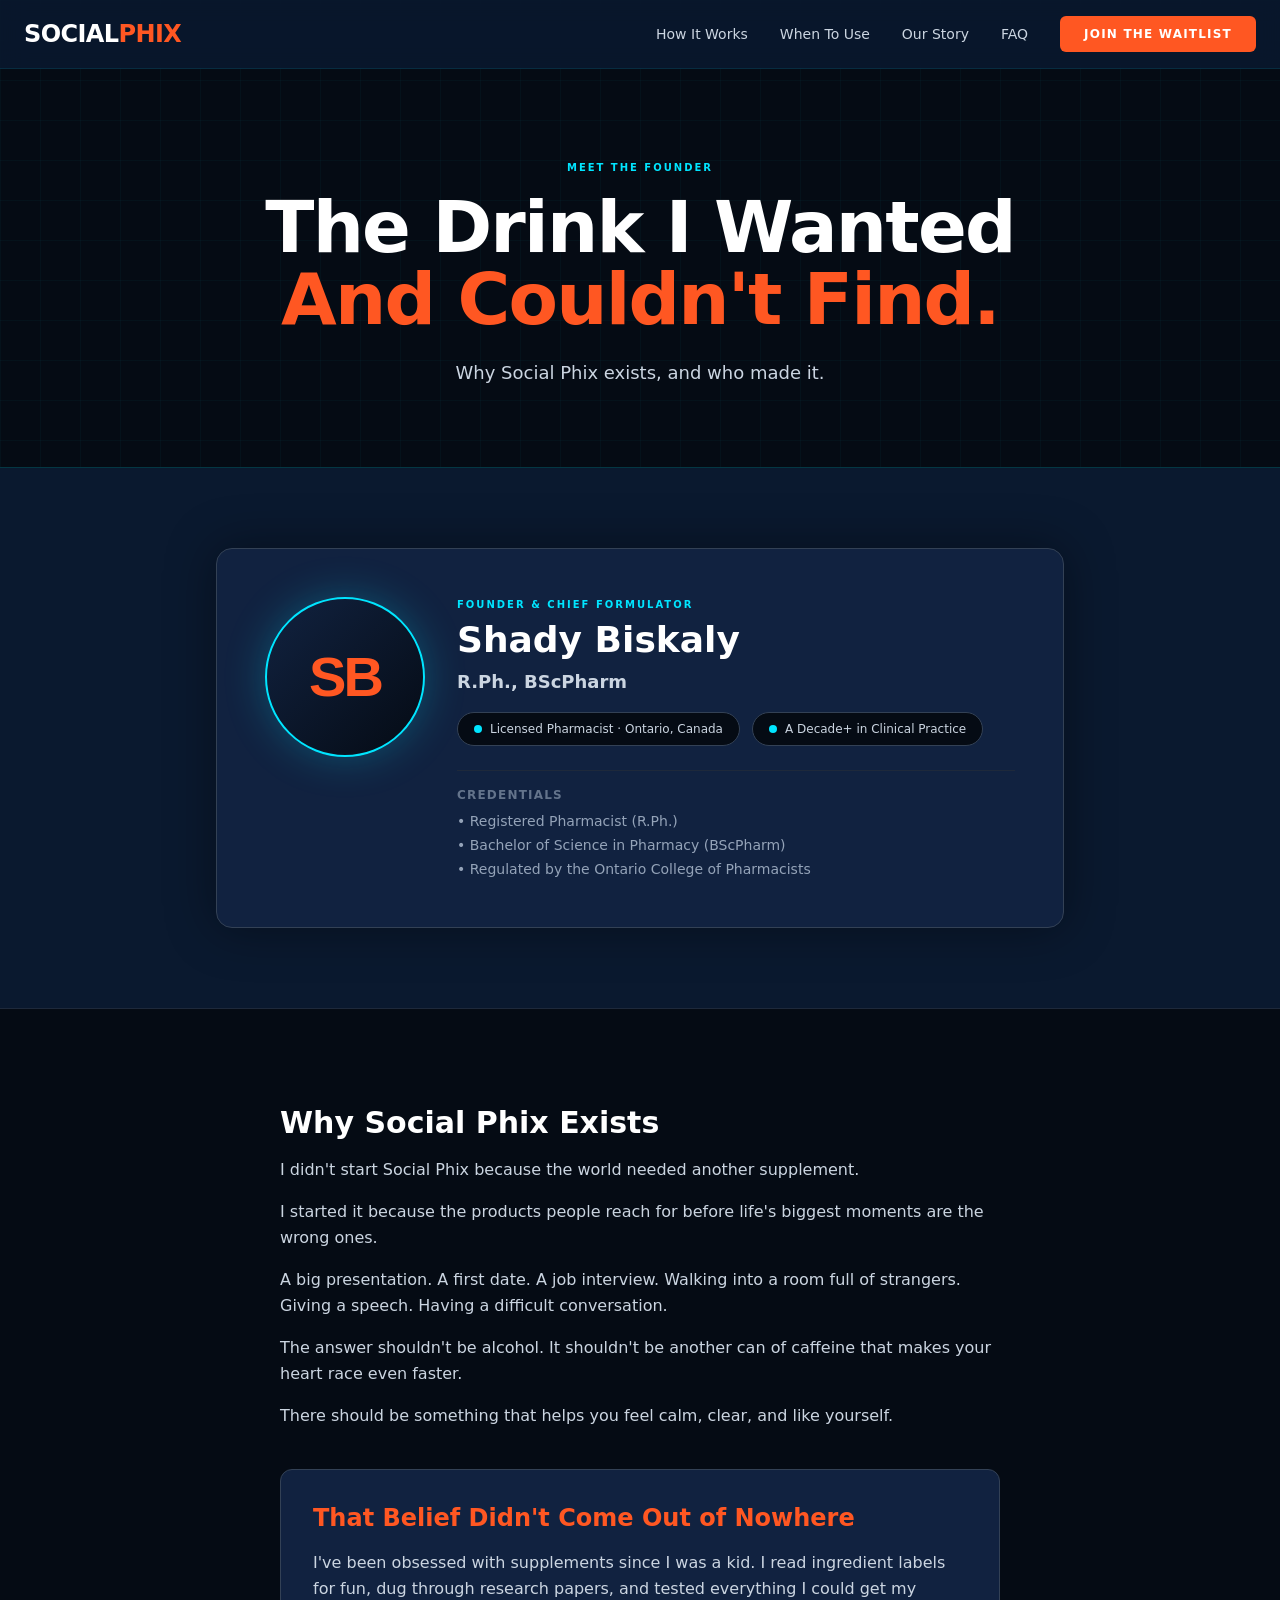
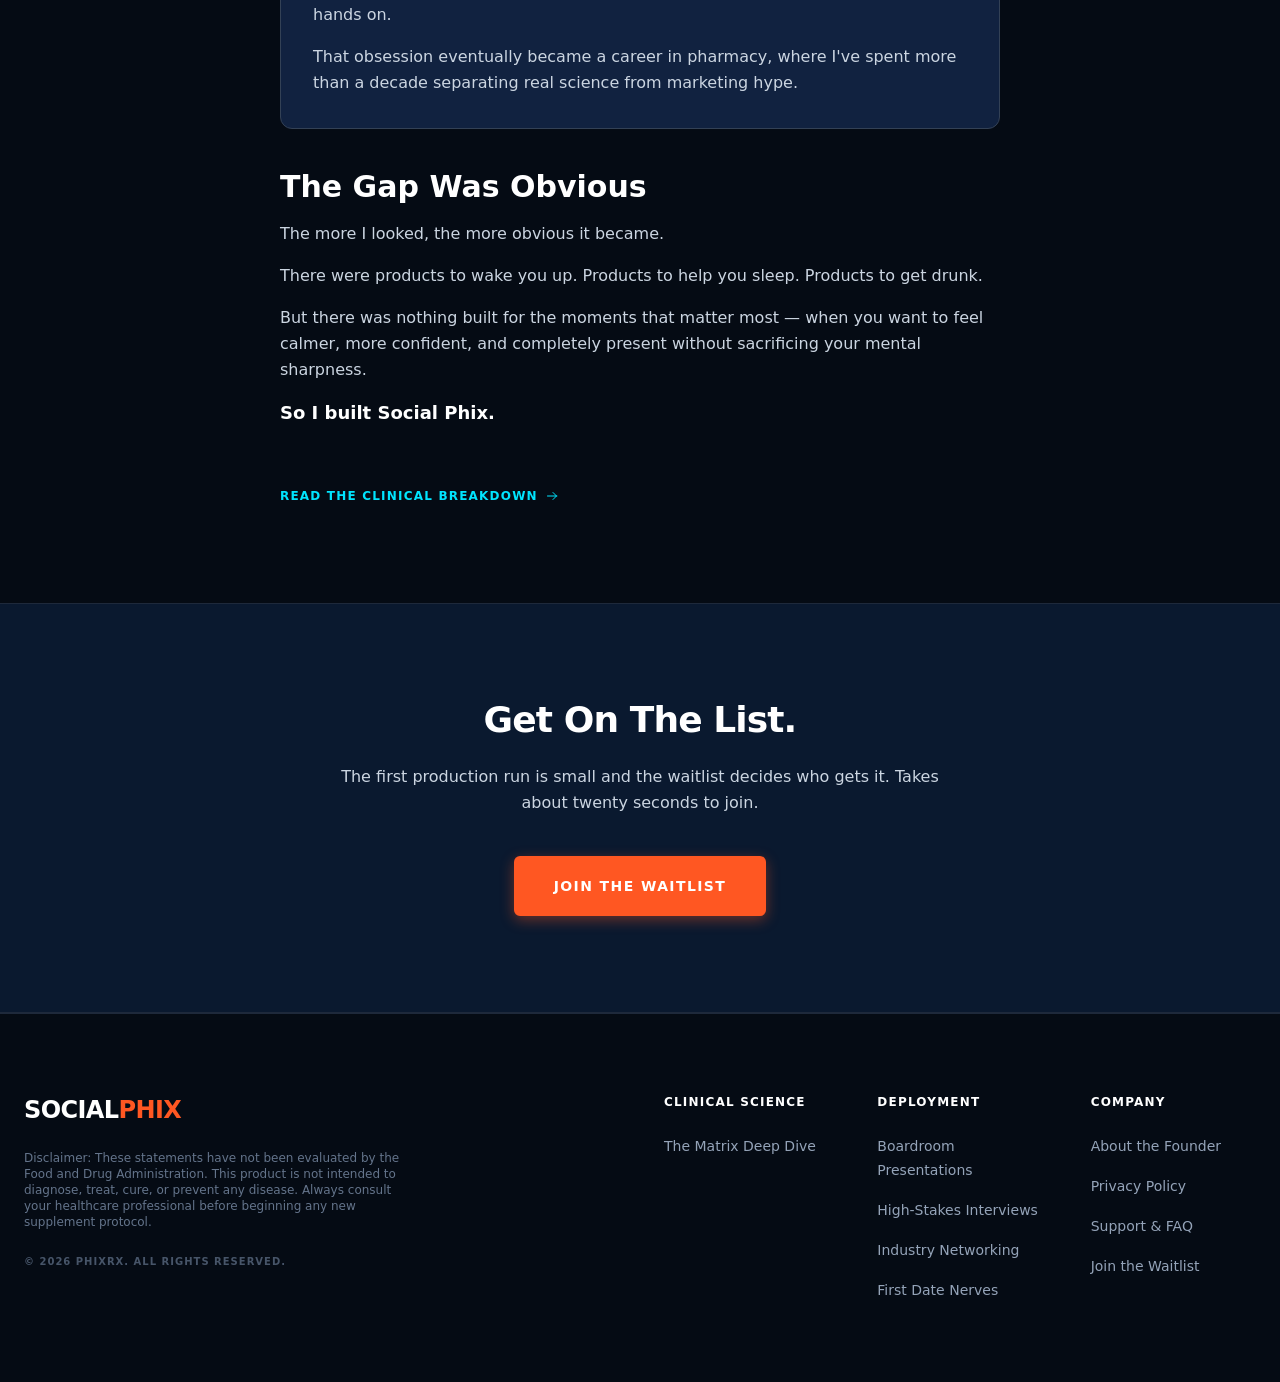
==== commit d7bb9bd4: "Add files via upload" ====
--- a/about.html
+++ b/about.html
@@ -207,44 +207,47 @@
         <div class="max-w-3xl mx-auto px-6 space-y-10">
 
             <div class="reveal">
-                <h2 class="font-heading text-3xl font-bold text-white mb-4">I Was Always Going To End Up Here</h2>
-                <p class="text-slate-300 leading-relaxed mb-4">
-                    I was the kid reading the back of the bottle rather than the front — the front is advertising, the back is where the information lives, when there is any.
-            </p>
-            <p class="text-slate-300 leading-relaxed mb-4">
-                I chased down studies the way other kids collected trading cards. I tested things on myself long before anyone had a word for it, with fairly mixed results. But the habit stuck: find the paper, read the paper, then decide.
+                <h2 class="font-heading text-3xl font-bold text-white mb-4">Why Social Phix Exists</h2>
+                <p class="text-slate-300 leading-relaxed mb-4">
+                    I didn't start Social Phix because the world needed another supplement.
+                </p>
+                <p class="text-slate-300 leading-relaxed mb-4">
+                    I started it because the products people reach for before life's biggest moments are the wrong ones.
+                </p>
+                <p class="text-slate-300 leading-relaxed mb-4">
+                    A big presentation. A first date. A job interview. Walking into a room full of strangers. Giving a speech. Having a difficult conversation.
+                </p>
+                <p class="text-slate-300 leading-relaxed mb-4">
+                    The answer shouldn't be alcohol. It shouldn't be another can of caffeine that makes your heart race even faster.
                 </p>
                 <p class="text-slate-300 leading-relaxed">
-                    A lot of it didn't hold up. Claims tended to shrink once you found the research behind them, when there was research behind them at all. That habit turned into a career, and more than a decade of practising pharmacy in Ontario later, I still read the paper before I believe anything.
+                    There should be something that helps you feel calm, clear, and like yourself.
                 </p>
             </div>
 
             <div class="reveal p-8 bg-brand-card rounded-xl border border-slate-700">
-                <h3 class="font-heading text-2xl font-bold text-accent-orange mb-4">The Part That Bothered Me</h3>
-                <p class="text-slate-300 leading-relaxed mb-4">
-                    Somewhere along the way I started noticing how wound up everyone had become. Not from any professional vantage point — just from paying attention. Friends, family, people my age and younger.
-                </p>
-                <p class="text-slate-300 leading-relaxed mb-4">
-                    Permanently half-braced for judgement. Measuring themselves against a feed that only ever shows everyone else's best day. More hours on a screen than in a room with real people — and then the room happens, and it lands hard.
+                <h3 class="font-heading text-2xl font-bold text-accent-orange mb-4">That Belief Didn't Come Out of Nowhere</h3>
+                <p class="text-slate-300 leading-relaxed mb-4">
+                    I've been obsessed with supplements since I was a kid. I read ingredient labels for fun, dug through research papers, and tested everything I could get my hands on.
                 </p>
                 <p class="text-slate-300 leading-relaxed">
-                    And it shows up right before the things that count. The presentation. The first date. The interview. The room full of strangers you're expected to work.
+                    That obsession eventually became a career in pharmacy, where I've spent more than a decade separating real science from marketing hype.
                 </p>
             </div>
 
             <div class="reveal">
-                <h2 class="font-heading text-3xl font-bold text-white mb-4">Nobody Had Built The Middle Option</h2>
-                <p class="text-slate-300 leading-relaxed mb-4">
-                    Look at what's actually available. Alcohol helps briefly, then quietly costs you the sharpness you came for. Energy drinks add stimulation to a system that's already running hot. Herbal calmers work by slowing you down, which isn't much use twenty minutes before you need to be quick.
-            </p>
-            <p class="text-slate-300 leading-relaxed mb-4">
-                Every option asked for the same trade: give up sharpness to get calm, or calm to get sharpness. I wanted both, and nobody was making it.
-                </p>
-                <p class="text-slate-300 leading-relaxed mb-4">
-                    So I built it. Five compounds, each one there for a stated reason. L-Theanine for alpha-wave support, backed by fifty randomised trials. Motherwort, which binds the GABA-A receptor — the brain's primary inhibitory brake. Acetyl L-Tyrosine for catecholamine availability under load. Uridine Monophosphate for synaptic support. And a small, deliberate amount of caffeine, buffered so it never becomes the problem.
-                </p>
-                <p class="text-slate-300 leading-relaxed">
-                    No proprietary blend. No twelfth ingredient at a dose too small to matter. If I couldn't explain why something was in the bottle, it didn't go in — and every paper behind it is linked on the science page, so you can read them yourself.
+                <h2 class="font-heading text-3xl font-bold text-white mb-4">The Gap Was Obvious</h2>
+                <p class="text-slate-300 leading-relaxed mb-4">
+                    The more I looked, the more obvious it became.
+                </p>
+                <p class="text-slate-300 leading-relaxed mb-4">
+                    There were products to wake you up. Products to help you sleep. Products to get drunk.
+                </p>
+                <p class="text-slate-300 leading-relaxed mb-4">
+                    But there was nothing built for the moments that matter most — when you want to feel calmer, more confident, and completely present without sacrificing your mental sharpness.
+                </p>
+                <p class="text-slate-300 leading-relaxed text-lg text-white font-semibold">
+                    So I built Social Phix.
                 </p>
             </div>
 
--- a/socialphix.css
+++ b/socialphix.css
@@ -295,5 +295,5 @@
 .group:hover .group-hover\:scale-105{--tw-scale:1.05;transform:translate(var(--tw-tx,0),var(--tw-ty,0)) scale(var(--tw-scale,1))}
 .group:hover .group-hover\:text-accent-cyan{color:#00E5FF}
 @media (min-width:640px){.sm\:block{display:block}.sm\:flex-row{flex-direction:row}.sm\:flex-shrink-0{flex-shrink:0}.sm\:grid-cols-3{grid-template-columns:repeat(3,minmax(0,1fr))}.sm\:grid-cols-5{grid-template-columns:repeat(5,minmax(0,1fr))}.sm\:items-center{align-items:center}.sm\:items-start{align-items:flex-start}.sm\:p-10{padding:2.5rem}.sm\:p-12{padding:3rem}.sm\:p-8{padding:2rem}.sm\:text-4xl{font-size:2.25rem;line-height:2.5rem}.sm\:text-5xl{font-size:3rem;line-height:1}.sm\:text-6xl{font-size:3.75rem;line-height:1}.sm\:text-base{font-size:1rem;line-height:1.5rem}.sm\:text-xl{font-size:1.25rem;line-height:1.75rem}.sm\:w-56{width:14rem}.sm\:w-auto{width:auto}}
-@media (min-width:768px){.md\:col-span-2{grid-column:span 2/span 2}.md\:col-span-5{grid-column:span 5/span 5}.md\:col-start-7{grid-column-start:7}.md\:flex{display:flex}.md\:flex-row{flex-direction:row}.md\:grid-cols-12{grid-template-columns:repeat(12,minmax(0,1fr))}.md\:grid-cols-2{grid-template-columns:repeat(2,minmax(0,1fr))}.md\:items-start{align-items:flex-start}.md\:justify-start{justify-content:flex-start}.md\:pb-24{padding-bottom:6rem}.md\:pt-32{padding-top:8rem}.md\:px-6{padding-left:1.5rem;padding-right:1.5rem}.md\:py-2\.5{padding-top:0.625rem;padding-bottom:0.625rem}.md\:py-24{padding-top:6rem;padding-bottom:6rem}.md\:py-32{padding-top:8rem;padding-bottom:8rem}.md\:text-7xl{font-size:4.5rem;line-height:1}.md\:text-left{text-align:left}}
+@media (min-width:768px){.md\:col-span-2{grid-column:span 2/span 2}.md\:col-span-5{grid-column:span 5/span 5}.md\:col-start-7{grid-column-start:7}.md\:flex{display:flex}.md\:flex-row{flex-direction:row}.md\:grid-cols-12{grid-template-columns:repeat(12,minmax(0,1fr))}.md\:grid-cols-2{grid-template-columns:repeat(2,minmax(0,1fr))}.md\:items-start{align-items:flex-start}.md\:justify-start{justify-content:flex-start}.md\:max-w-lg{max-width:32rem}.md\:pb-24{padding-bottom:6rem}.md\:pt-32{padding-top:8rem}.md\:px-6{padding-left:1.5rem;padding-right:1.5rem}.md\:py-2\.5{padding-top:0.625rem;padding-bottom:0.625rem}.md\:py-24{padding-top:6rem;padding-bottom:6rem}.md\:py-32{padding-top:8rem;padding-bottom:8rem}.md\:text-7xl{font-size:4.5rem;line-height:1}.md\:text-left{text-align:left}}
 @media (min-width:1024px){.lg\:pb-32{padding-bottom:8rem}.lg\:pt-48{padding-top:12rem}.lg\:text-7xl{font-size:4.5rem;line-height:1}.lg\:text-8xl{font-size:6rem;line-height:1}}
--- a/socialphix.css
+++ b/socialphix.css
@@ -295,5 +295,5 @@
 .group:hover .group-hover\:scale-105{--tw-scale:1.05;transform:translate(var(--tw-tx,0),var(--tw-ty,0)) scale(var(--tw-scale,1))}
 .group:hover .group-hover\:text-accent-cyan{color:#00E5FF}
 @media (min-width:640px){.sm\:block{display:block}.sm\:flex-row{flex-direction:row}.sm\:flex-shrink-0{flex-shrink:0}.sm\:grid-cols-3{grid-template-columns:repeat(3,minmax(0,1fr))}.sm\:grid-cols-5{grid-template-columns:repeat(5,minmax(0,1fr))}.sm\:items-center{align-items:center}.sm\:items-start{align-items:flex-start}.sm\:p-10{padding:2.5rem}.sm\:p-12{padding:3rem}.sm\:p-8{padding:2rem}.sm\:text-4xl{font-size:2.25rem;line-height:2.5rem}.sm\:text-5xl{font-size:3rem;line-height:1}.sm\:text-6xl{font-size:3.75rem;line-height:1}.sm\:text-base{font-size:1rem;line-height:1.5rem}.sm\:text-xl{font-size:1.25rem;line-height:1.75rem}.sm\:w-56{width:14rem}.sm\:w-auto{width:auto}}
-@media (min-width:768px){.md\:col-span-2{grid-column:span 2/span 2}.md\:col-span-5{grid-column:span 5/span 5}.md\:col-start-7{grid-column-start:7}.md\:flex{display:flex}.md\:flex-row{flex-direction:row}.md\:grid-cols-12{grid-template-columns:repeat(12,minmax(0,1fr))}.md\:grid-cols-2{grid-template-columns:repeat(2,minmax(0,1fr))}.md\:items-start{align-items:flex-start}.md\:justify-start{justify-content:flex-start}.md\:pb-24{padding-bottom:6rem}.md\:pt-32{padding-top:8rem}.md\:px-6{padding-left:1.5rem;padding-right:1.5rem}.md\:py-2\.5{padding-top:0.625rem;padding-bottom:0.625rem}.md\:py-24{padding-top:6rem;padding-bottom:6rem}.md\:py-32{padding-top:8rem;padding-bottom:8rem}.md\:text-7xl{font-size:4.5rem;line-height:1}.md\:text-left{text-align:left}}
+@media (min-width:768px){.md\:col-span-2{grid-column:span 2/span 2}.md\:col-span-5{grid-column:span 5/span 5}.md\:col-start-7{grid-column-start:7}.md\:flex{display:flex}.md\:flex-row{flex-direction:row}.md\:grid-cols-12{grid-template-columns:repeat(12,minmax(0,1fr))}.md\:grid-cols-2{grid-template-columns:repeat(2,minmax(0,1fr))}.md\:items-start{align-items:flex-start}.md\:justify-start{justify-content:flex-start}.md\:max-w-lg{max-width:32rem}.md\:pb-24{padding-bottom:6rem}.md\:pt-32{padding-top:8rem}.md\:px-6{padding-left:1.5rem;padding-right:1.5rem}.md\:py-2\.5{padding-top:0.625rem;padding-bottom:0.625rem}.md\:py-24{padding-top:6rem;padding-bottom:6rem}.md\:py-32{padding-top:8rem;padding-bottom:8rem}.md\:text-7xl{font-size:4.5rem;line-height:1}.md\:text-left{text-align:left}}
 @media (min-width:1024px){.lg\:pb-32{padding-bottom:8rem}.lg\:pt-48{padding-top:12rem}.lg\:text-7xl{font-size:4.5rem;line-height:1}.lg\:text-8xl{font-size:6rem;line-height:1}}
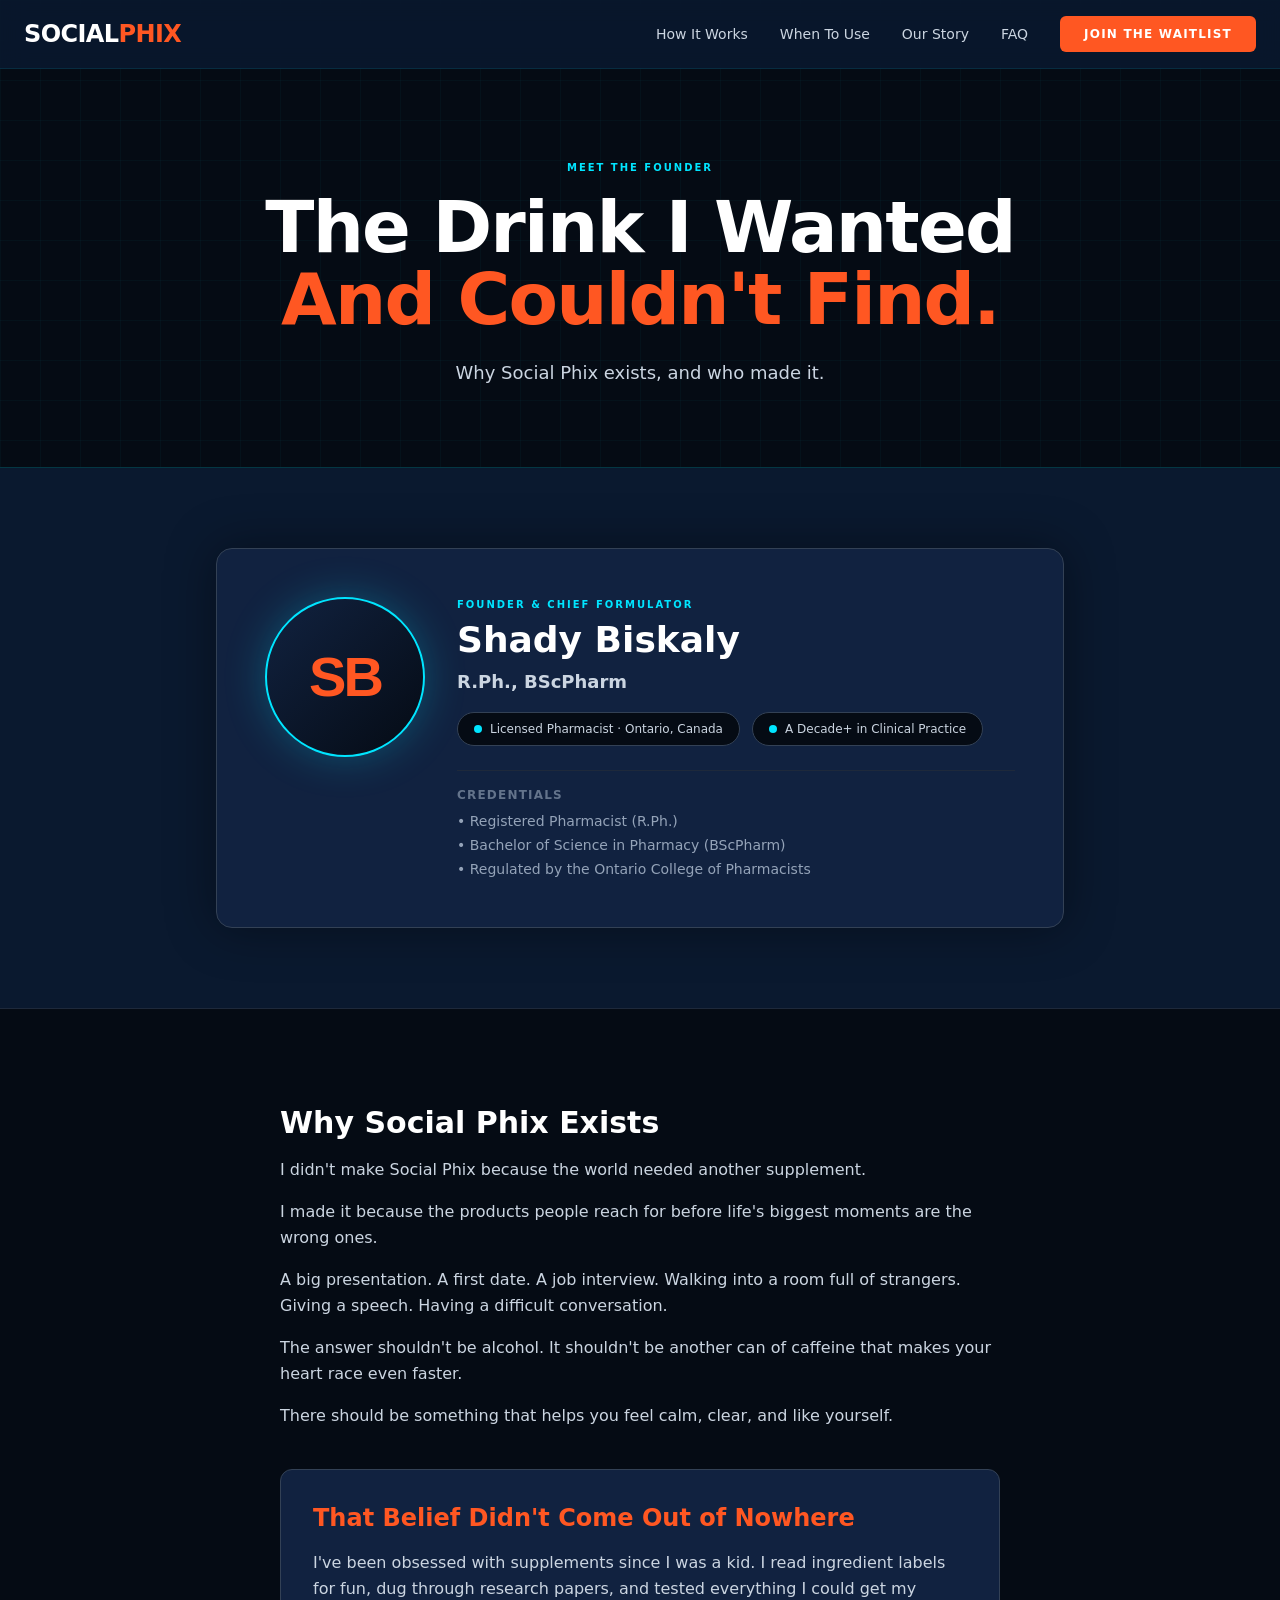
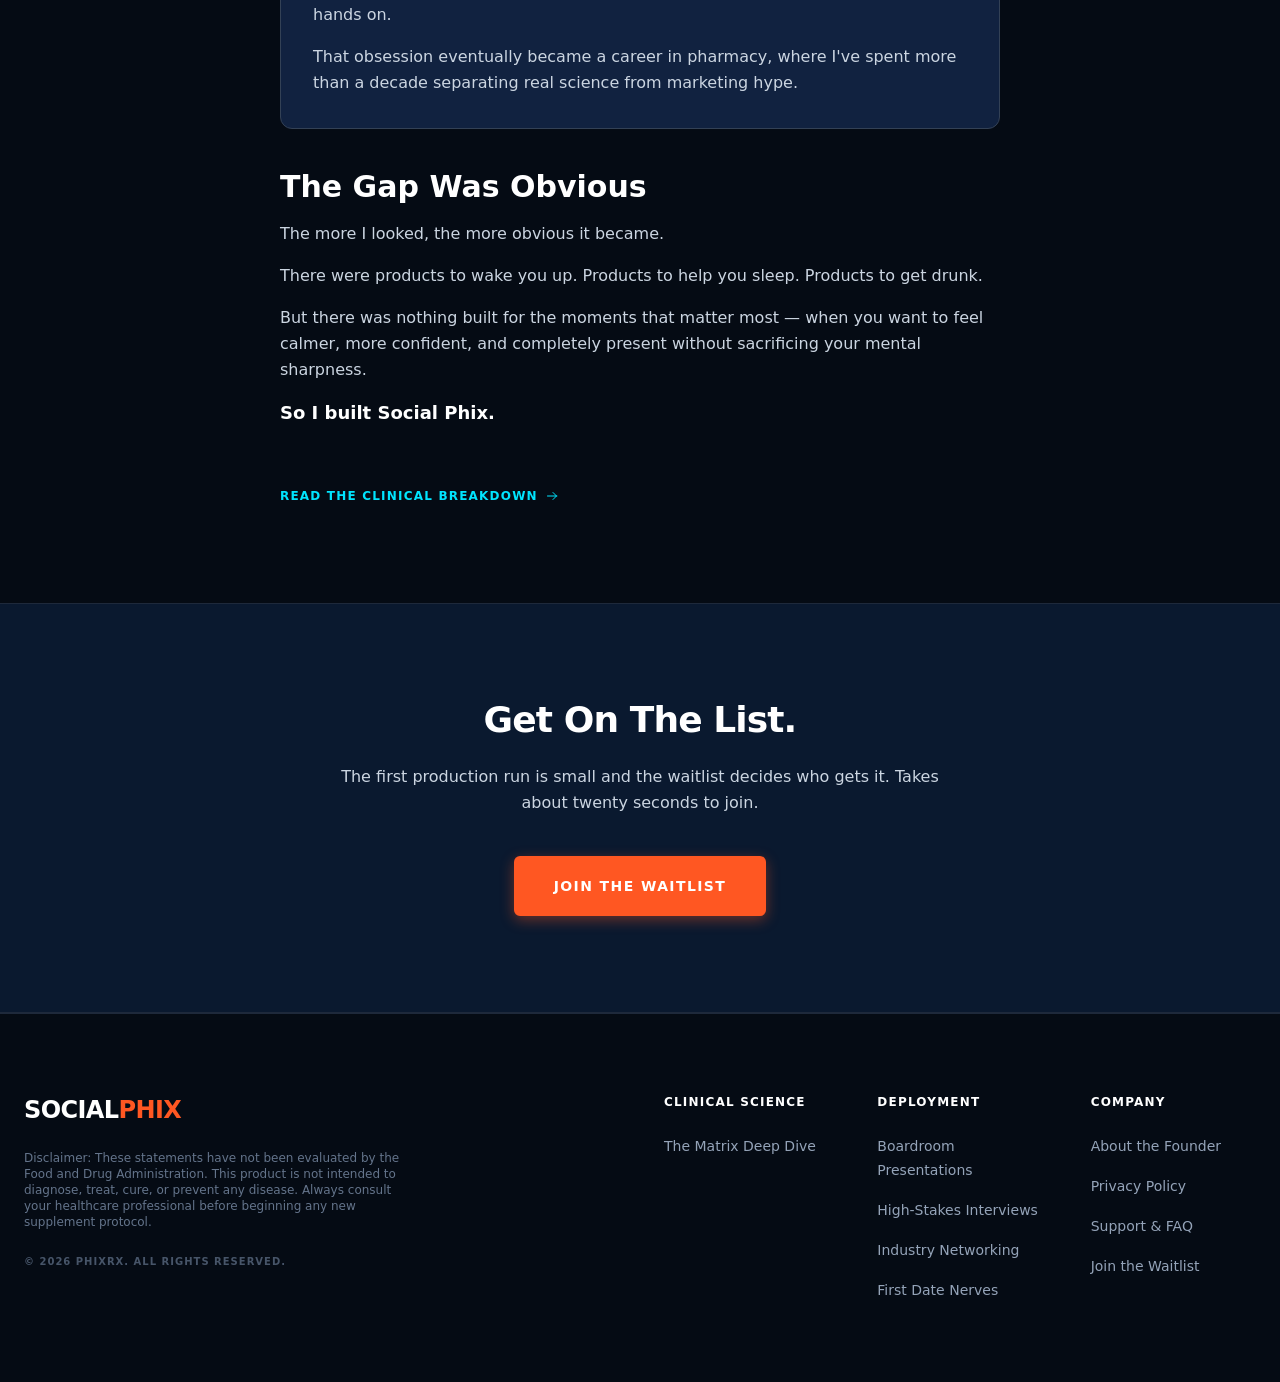
==== commit aa0b0958: "Add files via upload" ====
--- a/about.html
+++ b/about.html
@@ -209,10 +209,10 @@
             <div class="reveal">
                 <h2 class="font-heading text-3xl font-bold text-white mb-4">Why Social Phix Exists</h2>
                 <p class="text-slate-300 leading-relaxed mb-4">
-                    I didn't start Social Phix because the world needed another supplement.
-                </p>
-                <p class="text-slate-300 leading-relaxed mb-4">
-                    I started it because the products people reach for before life's biggest moments are the wrong ones.
+                    I didn't make Social Phix because the world needed another supplement.
+                </p>
+                <p class="text-slate-300 leading-relaxed mb-4">
+                    I made it because the products people reach for before life's biggest moments are the wrong ones.
                 </p>
                 <p class="text-slate-300 leading-relaxed mb-4">
                     A big presentation. A first date. A job interview. Walking into a room full of strangers. Giving a speech. Having a difficult conversation.
--- a/socialphix.css
+++ b/socialphix.css
@@ -295,5 +295,5 @@
 .group:hover .group-hover\:scale-105{--tw-scale:1.05;transform:translate(var(--tw-tx,0),var(--tw-ty,0)) scale(var(--tw-scale,1))}
 .group:hover .group-hover\:text-accent-cyan{color:#00E5FF}
 @media (min-width:640px){.sm\:block{display:block}.sm\:flex-row{flex-direction:row}.sm\:flex-shrink-0{flex-shrink:0}.sm\:grid-cols-3{grid-template-columns:repeat(3,minmax(0,1fr))}.sm\:grid-cols-5{grid-template-columns:repeat(5,minmax(0,1fr))}.sm\:items-center{align-items:center}.sm\:items-start{align-items:flex-start}.sm\:p-10{padding:2.5rem}.sm\:p-12{padding:3rem}.sm\:p-8{padding:2rem}.sm\:text-4xl{font-size:2.25rem;line-height:2.5rem}.sm\:text-5xl{font-size:3rem;line-height:1}.sm\:text-6xl{font-size:3.75rem;line-height:1}.sm\:text-base{font-size:1rem;line-height:1.5rem}.sm\:text-xl{font-size:1.25rem;line-height:1.75rem}.sm\:w-56{width:14rem}.sm\:w-auto{width:auto}}
-@media (min-width:768px){.md\:col-span-2{grid-column:span 2/span 2}.md\:col-span-5{grid-column:span 5/span 5}.md\:col-start-7{grid-column-start:7}.md\:flex{display:flex}.md\:flex-row{flex-direction:row}.md\:grid-cols-12{grid-template-columns:repeat(12,minmax(0,1fr))}.md\:grid-cols-2{grid-template-columns:repeat(2,minmax(0,1fr))}.md\:items-start{align-items:flex-start}.md\:justify-start{justify-content:flex-start}.md\:max-w-lg{max-width:32rem}.md\:pb-24{padding-bottom:6rem}.md\:pt-32{padding-top:8rem}.md\:px-6{padding-left:1.5rem;padding-right:1.5rem}.md\:py-2\.5{padding-top:0.625rem;padding-bottom:0.625rem}.md\:py-24{padding-top:6rem;padding-bottom:6rem}.md\:py-32{padding-top:8rem;padding-bottom:8rem}.md\:text-7xl{font-size:4.5rem;line-height:1}.md\:text-left{text-align:left}}
+@media (min-width:768px){.md\:col-span-2{grid-column:span 2/span 2}.md\:col-span-5{grid-column:span 5/span 5}.md\:col-start-7{grid-column-start:7}.md\:flex{display:flex}.md\:flex-row{flex-direction:row}.md\:grid-cols-12{grid-template-columns:repeat(12,minmax(0,1fr))}.md\:grid-cols-2{grid-template-columns:repeat(2,minmax(0,1fr))}.md\:items-start{align-items:flex-start}.md\:justify-start{justify-content:flex-start}.md\:mx-auto{margin-left:auto;margin-right:auto}.md\:pb-24{padding-bottom:6rem}.md\:pt-32{padding-top:8rem}.md\:px-6{padding-left:1.5rem;padding-right:1.5rem}.md\:py-2\.5{padding-top:0.625rem;padding-bottom:0.625rem}.md\:py-24{padding-top:6rem;padding-bottom:6rem}.md\:py-32{padding-top:8rem;padding-bottom:8rem}.md\:text-7xl{font-size:4.5rem;line-height:1}.md\:text-left{text-align:left}.md\:w-1\/2{width:50.0%}}
 @media (min-width:1024px){.lg\:pb-32{padding-bottom:8rem}.lg\:pt-48{padding-top:12rem}.lg\:text-7xl{font-size:4.5rem;line-height:1}.lg\:text-8xl{font-size:6rem;line-height:1}}
--- a/socialphix.css
+++ b/socialphix.css
@@ -295,5 +295,5 @@
 .group:hover .group-hover\:scale-105{--tw-scale:1.05;transform:translate(var(--tw-tx,0),var(--tw-ty,0)) scale(var(--tw-scale,1))}
 .group:hover .group-hover\:text-accent-cyan{color:#00E5FF}
 @media (min-width:640px){.sm\:block{display:block}.sm\:flex-row{flex-direction:row}.sm\:flex-shrink-0{flex-shrink:0}.sm\:grid-cols-3{grid-template-columns:repeat(3,minmax(0,1fr))}.sm\:grid-cols-5{grid-template-columns:repeat(5,minmax(0,1fr))}.sm\:items-center{align-items:center}.sm\:items-start{align-items:flex-start}.sm\:p-10{padding:2.5rem}.sm\:p-12{padding:3rem}.sm\:p-8{padding:2rem}.sm\:text-4xl{font-size:2.25rem;line-height:2.5rem}.sm\:text-5xl{font-size:3rem;line-height:1}.sm\:text-6xl{font-size:3.75rem;line-height:1}.sm\:text-base{font-size:1rem;line-height:1.5rem}.sm\:text-xl{font-size:1.25rem;line-height:1.75rem}.sm\:w-56{width:14rem}.sm\:w-auto{width:auto}}
-@media (min-width:768px){.md\:col-span-2{grid-column:span 2/span 2}.md\:col-span-5{grid-column:span 5/span 5}.md\:col-start-7{grid-column-start:7}.md\:flex{display:flex}.md\:flex-row{flex-direction:row}.md\:grid-cols-12{grid-template-columns:repeat(12,minmax(0,1fr))}.md\:grid-cols-2{grid-template-columns:repeat(2,minmax(0,1fr))}.md\:items-start{align-items:flex-start}.md\:justify-start{justify-content:flex-start}.md\:max-w-lg{max-width:32rem}.md\:pb-24{padding-bottom:6rem}.md\:pt-32{padding-top:8rem}.md\:px-6{padding-left:1.5rem;padding-right:1.5rem}.md\:py-2\.5{padding-top:0.625rem;padding-bottom:0.625rem}.md\:py-24{padding-top:6rem;padding-bottom:6rem}.md\:py-32{padding-top:8rem;padding-bottom:8rem}.md\:text-7xl{font-size:4.5rem;line-height:1}.md\:text-left{text-align:left}}
+@media (min-width:768px){.md\:col-span-2{grid-column:span 2/span 2}.md\:col-span-5{grid-column:span 5/span 5}.md\:col-start-7{grid-column-start:7}.md\:flex{display:flex}.md\:flex-row{flex-direction:row}.md\:grid-cols-12{grid-template-columns:repeat(12,minmax(0,1fr))}.md\:grid-cols-2{grid-template-columns:repeat(2,minmax(0,1fr))}.md\:items-start{align-items:flex-start}.md\:justify-start{justify-content:flex-start}.md\:mx-auto{margin-left:auto;margin-right:auto}.md\:pb-24{padding-bottom:6rem}.md\:pt-32{padding-top:8rem}.md\:px-6{padding-left:1.5rem;padding-right:1.5rem}.md\:py-2\.5{padding-top:0.625rem;padding-bottom:0.625rem}.md\:py-24{padding-top:6rem;padding-bottom:6rem}.md\:py-32{padding-top:8rem;padding-bottom:8rem}.md\:text-7xl{font-size:4.5rem;line-height:1}.md\:text-left{text-align:left}.md\:w-1\/2{width:50.0%}}
 @media (min-width:1024px){.lg\:pb-32{padding-bottom:8rem}.lg\:pt-48{padding-top:12rem}.lg\:text-7xl{font-size:4.5rem;line-height:1}.lg\:text-8xl{font-size:6rem;line-height:1}}
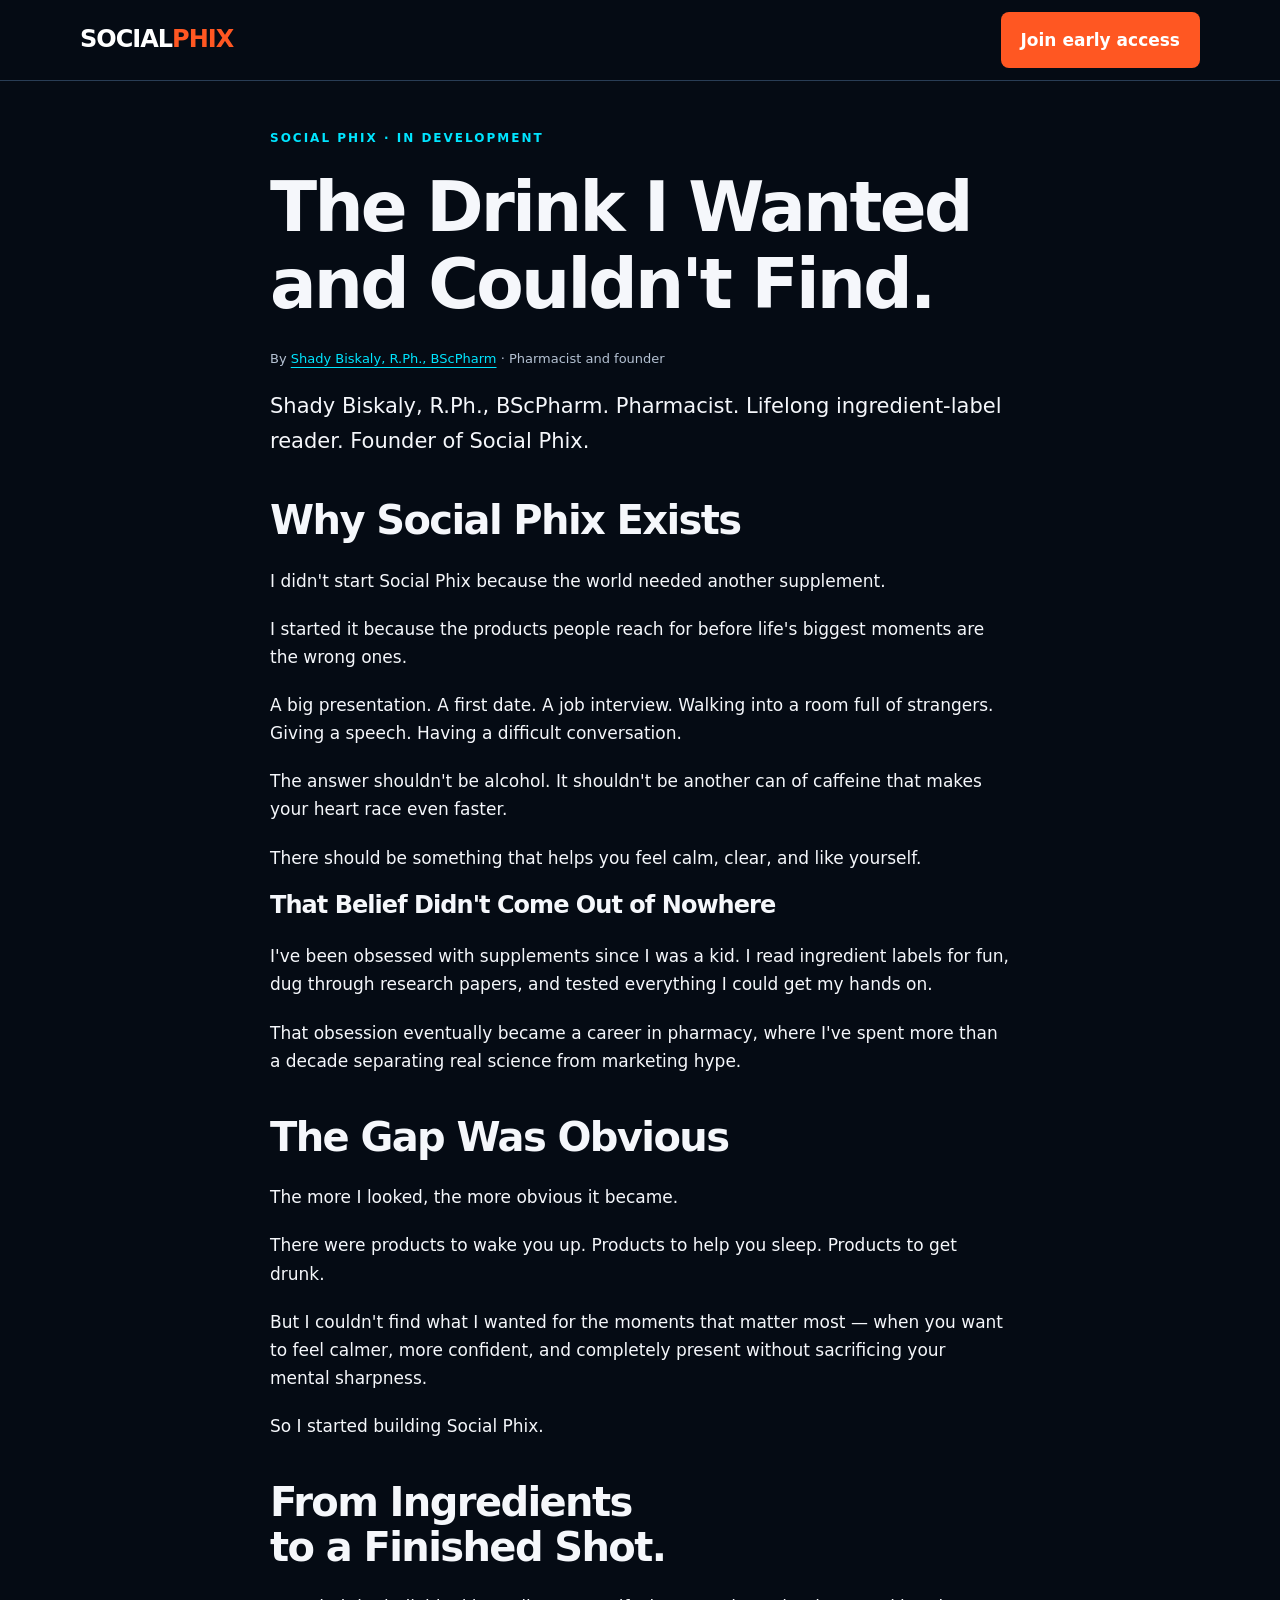
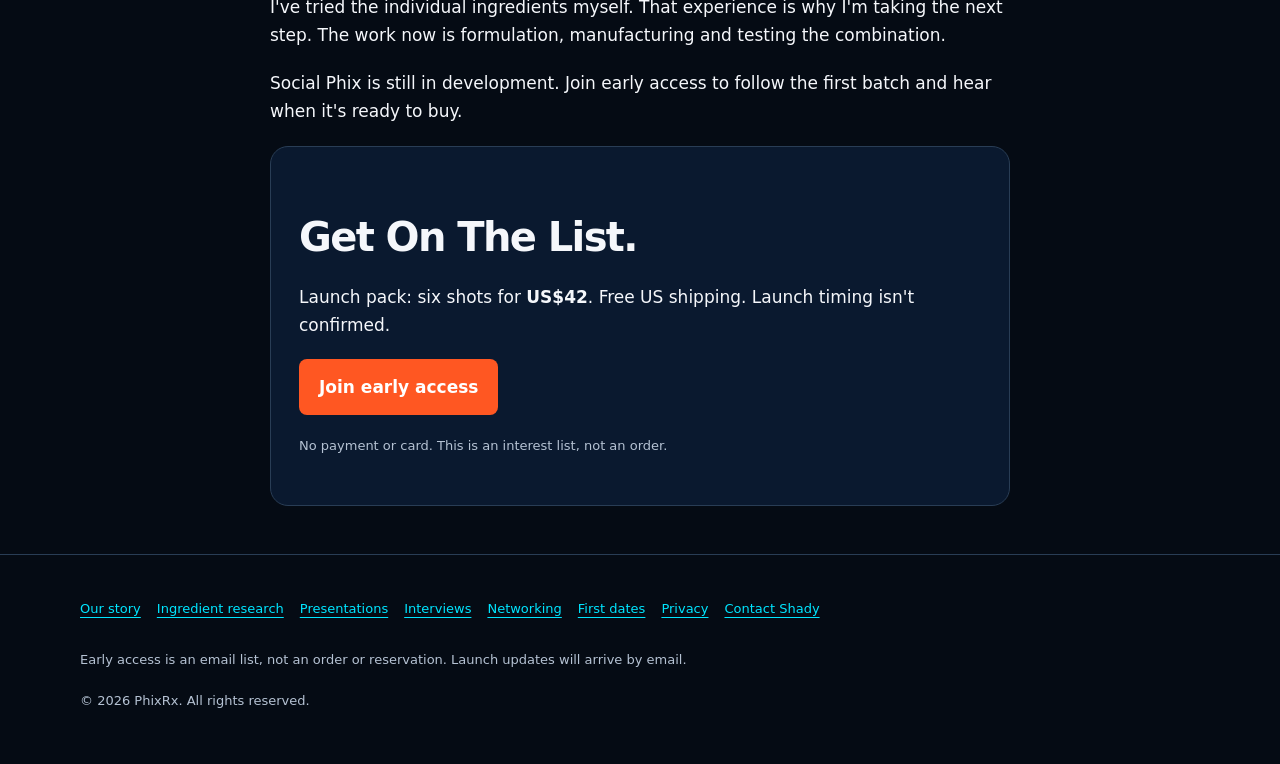
==== commit ce89ac8f: "Add files via upload" ====
--- a/about.html
+++ b/about.html
@@ -1,332 +1,6 @@
-<!DOCTYPE html>
-<html lang="en" class="scroll-smooth">
-<head>
-    <!-- Security headers. A CSP restricts where scripts and styles may load
-         from, so an injected <script> from anywhere else simply won't run. -->
-    <meta http-equiv="Content-Security-Policy" content="default-src 'self'; script-src 'self' 'unsafe-inline' https://www.googletagmanager.com https://challenges.cloudflare.com; style-src 'self' 'unsafe-inline' https://fonts.googleapis.com; font-src https://fonts.gstatic.com; img-src 'self' data: https://raw.githubusercontent.com https://placehold.co https://www.google-analytics.com; connect-src 'self' https://*.workers.dev https://www.google-analytics.com https://region1.google-analytics.com; frame-src https://challenges.cloudflare.com; form-action 'self' https://*.workers.dev; base-uri 'self'; object-src 'none'; frame-ancestors 'none'; upgrade-insecure-requests">
-    <meta http-equiv="X-Content-Type-Options" content="nosniff">
-    <meta name="referrer" content="strict-origin-when-cross-origin">
-    <link rel="canonical" href="https://www.socialphix.com/about.html" />
-    <link rel="icon" type="image/svg+xml" href="https://raw.githubusercontent.com/shadybiskaly/phixrx/refs/heads/main/logo.svg">
-
-    <!-- Google tag (gtag.js) -->
-    <script async src="https://www.googletagmanager.com/gtag/js?id=G-111753TXDT"></script>
-    <script>
-      window.dataLayer = window.dataLayer || [];
-      function gtag(){dataLayer.push(arguments);}
-      gtag('js', new Date());
-      gtag('config', 'G-111753TXDT');
-    </script>
-
-    <meta charset="UTF-8">
-    <meta name="viewport" content="width=device-width, initial-scale=1.0">
-    <title>About Shady Biskaly | The Story Behind Social Phix</title>
-    <meta name="description" content="Shady Biskaly, R.Ph., BScPharm. Why Social Phix exists, how the formula came together, and the research behind every compound in it.">
-    <meta name="keywords" content="Shady Biskaly, Social Phix founder, pharmacist formulated supplement, Ontario pharmacist, PhixRx">
-
-    <meta property="og:site_name" content="Social Phix">
-    <meta property="og:title" content="About Shady Biskaly | The Story Behind Social Phix">
-    <meta property="og:description" content="Shady Biskaly, R.Ph., BScPharm. Why Social Phix exists, how the formula came together, and the research behind every compound in it.">
-    <meta property="og:url" content="https://www.socialphix.com/about.html">
-    <meta property="og:image" content="https://www.socialphix.com/phix2.png">
-    <meta property="og:type" content="profile">
-
-    <meta name="twitter:card" content="summary_large_image">
-    <meta name="twitter:title" content="About the Founder | Shady Biskaly, R.Ph., BScPharm | Social Phix">
-    <meta name="twitter:description" content="Meet Shady Biskaly, R.Ph., BScPharm — the licensed Ontario pharmacist behind Social Phix.">
-    <meta name="twitter:image" content="https://www.socialphix.com/phix2.png">
-
-    <!-- Person + AboutPage Schema (major E-E-A-T signal) -->
-    <script type="application/ld+json">
-    [
-      {
-        "@context": "https://schema.org",
-        "@type": "AboutPage",
-        "name": "About Social Phix and its Founder",
-        "url": "https://www.socialphix.com/about.html",
-        "mainEntity": {
-          "@type": "Person",
-          "name": "Shady Biskaly",
-          "jobTitle": "Founder & Chief Formulator",
-          "honorificSuffix": "R.Ph., BScPharm",
-          "description": "Licensed pharmacist in Ontario, Canada with more than a decade of clinical practice. Founder and chief formulator of Social Phix.",
-          "worksFor": {
-            "@type": "Organization",
-            "name": "PhixRx",
-            "url": "https://www.socialphix.com/"
-          },
-          "hasCredential": [
-            {
-              "@type": "EducationalOccupationalCredential",
-              "credentialCategory": "professional license",
-              "name": "Registered Pharmacist (R.Ph.)",
-              "recognizedBy": {
-                "@type": "Organization",
-                "name": "Ontario College of Pharmacists"
-              }
-            },
-            {
-              "@type": "EducationalOccupationalCredential",
-              "credentialCategory": "degree",
-              "name": "Bachelor of Science in Pharmacy (BScPharm)"
-            }
-          ],
-          "knowsAbout": [
-            "Clinical pharmacology",
-            "Nutritional supplements",
-            "Functional wellness formulation",
-            "Adaptogens and nootropics",
-            "Structure-function supplement science"
-          ]
-        }
-      }
-    ]
-    </script>
-
-    <!-- Tailwind CSS -->
-    <link rel="stylesheet" href="/socialphix.css">
-    <link rel="alternate" type="text/plain" href="/llms.txt" title="Plain-text summary for AI assistants">
-    <link rel="preload" href="/socialphix.css" as="style">
-    <link rel="preconnect" href="https://fonts.googleapis.com">
-    <link rel="preconnect" href="https://fonts.gstatic.com" crossorigin>
-    <link href="https://fonts.googleapis.com/css2?family=Inter:wght@300;400;500;600&family=Plus+Jakarta+Sans:wght@500;700;800&display=swap" rel="stylesheet">
-
-    <style>
-        body { background-color: #0A192F; color: #FFFFFF; overflow-x: hidden; }
-        .glass-nav { background: rgba(10, 25, 47, 0.85); backdrop-filter: blur(12px); border-bottom: 1px solid rgba(0, 229, 255, 0.1); }
-        .bg-grid { position: absolute; width: 100%; height: 100%; background-image: linear-gradient(rgba(0, 229, 255, 0.03) 1px, transparent 1px), linear-gradient(90deg, rgba(0, 229, 255, 0.03) 1px, transparent 1px); background-size: 40px 40px; top: 0; left: 0; z-index: 0; pointer-events: none; }
-        .reveal { opacity: 0; transform: translateY(30px); transition: all 0.8s cubic-bezier(0.5, 0, 0, 1); }
-        .reveal.active { opacity: 1; transform: translateY(0); }
-        .founder-avatar {
-            width: 160px;
-            height: 160px;
-            border-radius: 50%;
-            background: linear-gradient(135deg, #112240 0%, #050B14 100%);
-            border: 2px solid #00E5FF;
-            box-shadow: 0 0 40px rgba(0, 229, 255, 0.25);
-            display: flex;
-            align-items: center;
-            justify-content: center;
-            font-family: 'Plus Jakarta Sans', sans-serif;
-            font-weight: 800;
-            font-size: 3.5rem;
-            color: #FF5722;
-            letter-spacing: -0.05em;
-        }
-    </style>
-</head>
-<body class="antialiased font-sans">
-
-    <!-- Navigation -->
-    <nav class="glass-nav fixed w-full top-0 z-50 px-6 py-4 transition-all">
-        <div class="max-w-7xl mx-auto flex justify-between items-center">
-            <a href="/" class="font-heading text-2xl font-extrabold tracking-tight text-white">
-                SOCIAL<span class="text-accent-orange">PHIX</span>
-            </a>
-            <div class="flex items-center space-x-8">
-                <!-- Menu: desktop only. Won't fit on a phone. -->
-                <div class="hidden md:flex items-center space-x-8">
-                    <a href="/#formula" class="text-sm font-medium text-slate-300 hover:text-accent-cyan transition">How It Works</a>
-                    <a href="/#protocol" class="text-sm font-medium text-slate-300 hover:text-accent-cyan transition">When To Use</a>
-                    <a href="/#story" class="text-sm font-medium text-slate-300 hover:text-accent-cyan transition">Our Story</a>
-                    <a href="/#faq" class="text-sm font-medium text-slate-300 hover:text-accent-cyan transition">FAQ</a>
-                </div>
-
-                <!-- The one CTA, at every screen size -->
-                <a href="/#preorder" class="text-xs font-bold tracking-widest uppercase bg-accent-orange text-white px-5 py-3 md:px-6 md:py-2.5 rounded-md hover:bg-accent-orange-hover transition duration-300 whitespace-nowrap">
-                    Join the Waitlist
-                </a>
-            </div>
-
-        </div>
-    </nav>
-
-    <!-- Hero Header -->
-    <header class="relative pt-40 pb-20 overflow-hidden border-b border-accent-cyan/20 bg-brand-bg">
-    <div class="bg-grid"></div>
-    <div class="max-w-4xl mx-auto px-6 text-center relative z-10 reveal active">
-        <span class="text-[10px] font-bold tracking-[0.2em] text-accent-cyan uppercase mb-4 block">Meet the Founder</span>
-        <h1 class="font-heading text-4xl sm:text-6xl lg:text-7xl font-extrabold text-white tracking-tight mb-6">
-            The Drink I Wanted<br/>
-            <span class="text-accent-orange">And Couldn't Find.</span>
-        </h1>
-        <p class="text-lg text-slate-300 leading-relaxed max-w-2xl mx-auto">
-            Why Social Phix exists, and who made it.
-        </p>
-    </div>
-    </header>
-
-    <!-- Founder Card / Credentials -->
-    <section class="py-20 bg-brand-surface relative z-10 border-b border-slate-800">
-        <div class="max-w-4xl mx-auto px-6 reveal">
-            <div class="bg-brand-card p-8 sm:p-12 rounded-2xl border border-slate-700 shadow-[0_0_50px_rgba(0,0,0,0.4)]">
-                <div class="flex flex-col md:flex-row items-center md:items-start gap-8">
-
-                    <!-- Avatar (placeholder — swap for a real headshot when you have one) -->
-                    <div class="flex-shrink-0">
-                        <!-- To use a real headshot: replace this div with:
-                             <img src="shady-headshot.jpg" alt="Shady Biskaly, R.Ph., BScPharm, Founder of Social Phix" 
-                                  class="w-40 h-40 rounded-full object-cover border-2 border-accent-cyan shadow-[0_0_40px_rgba(0,229,255,0.25)]">
-                        -->
-                        <div class="founder-avatar" aria-label="Shady Biskaly initials">SB</div>
-                    </div>
-
-                    <!-- Info Column -->
-                    <div class="flex-1 text-center md:text-left">
-                        <span class="text-[10px] font-bold tracking-[0.2em] text-accent-cyan uppercase block mb-2">Founder & Chief Formulator</span>
-                        <h2 class="font-heading text-4xl font-extrabold text-white mb-2 leading-tight">Shady Biskaly</h2>
-                        <p class="text-lg text-slate-300 font-semibold mb-4">R.Ph., BScPharm</p>
-
-                        <div class="flex flex-wrap gap-3 justify-center md:justify-start mb-6">
-                            <span class="inline-flex items-center gap-2 bg-brand-bg border border-slate-700 rounded-full px-4 py-2 text-xs font-medium text-slate-300">
-                                <span class="w-2 h-2 rounded-full bg-accent-cyan"></span>
-                                Licensed Pharmacist · Ontario, Canada
-                            </span>
-                            <span class="inline-flex items-center gap-2 bg-brand-bg border border-slate-700 rounded-full px-4 py-2 text-xs font-medium text-slate-300">
-                                <span class="w-2 h-2 rounded-full bg-accent-cyan"></span>
-                                A Decade+ in Clinical Practice
-                            </span>
-                        </div>
-
-                        <div class="border-t border-slate-800 pt-4">
-                            <p class="text-xs text-slate-500 uppercase tracking-widest font-semibold mb-2">Credentials</p>
-                            <ul class="text-sm text-slate-400 space-y-1">
-                                <li>• Registered Pharmacist (R.Ph.)</li>
-                                <li>• Bachelor of Science in Pharmacy (BScPharm)</li>
-                                <li>• Regulated by the Ontario College of Pharmacists</li>
-                            </ul>
-                        </div>
-                    </div>
-                </div>
-            </div>
-        </div>
-    </section>
-
-    <!-- Full Bio -->
-    <section class="py-24 bg-brand-bg relative z-10 border-b border-slate-800">
-        <div class="max-w-3xl mx-auto px-6 space-y-10">
-
-            <div class="reveal">
-                <h2 class="font-heading text-3xl font-bold text-white mb-4">Why Social Phix Exists</h2>
-                <p class="text-slate-300 leading-relaxed mb-4">
-                    I didn't make Social Phix because the world needed another supplement.
-                </p>
-                <p class="text-slate-300 leading-relaxed mb-4">
-                    I made it because the products people reach for before life's biggest moments are the wrong ones.
-                </p>
-                <p class="text-slate-300 leading-relaxed mb-4">
-                    A big presentation. A first date. A job interview. Walking into a room full of strangers. Giving a speech. Having a difficult conversation.
-                </p>
-                <p class="text-slate-300 leading-relaxed mb-4">
-                    The answer shouldn't be alcohol. It shouldn't be another can of caffeine that makes your heart race even faster.
-                </p>
-                <p class="text-slate-300 leading-relaxed">
-                    There should be something that helps you feel calm, clear, and like yourself.
-                </p>
-            </div>
-
-            <div class="reveal p-8 bg-brand-card rounded-xl border border-slate-700">
-                <h3 class="font-heading text-2xl font-bold text-accent-orange mb-4">That Belief Didn't Come Out of Nowhere</h3>
-                <p class="text-slate-300 leading-relaxed mb-4">
-                    I've been obsessed with supplements since I was a kid. I read ingredient labels for fun, dug through research papers, and tested everything I could get my hands on.
-                </p>
-                <p class="text-slate-300 leading-relaxed">
-                    That obsession eventually became a career in pharmacy, where I've spent more than a decade separating real science from marketing hype.
-                </p>
-            </div>
-
-            <div class="reveal">
-                <h2 class="font-heading text-3xl font-bold text-white mb-4">The Gap Was Obvious</h2>
-                <p class="text-slate-300 leading-relaxed mb-4">
-                    The more I looked, the more obvious it became.
-                </p>
-                <p class="text-slate-300 leading-relaxed mb-4">
-                    There were products to wake you up. Products to help you sleep. Products to get drunk.
-                </p>
-                <p class="text-slate-300 leading-relaxed mb-4">
-                    But there was nothing built for the moments that matter most — when you want to feel calmer, more confident, and completely present without sacrificing your mental sharpness.
-                </p>
-                <p class="text-slate-300 leading-relaxed text-lg text-white font-semibold">
-                    So I built Social Phix.
-                </p>
-            </div>
-
-            <div class="reveal pt-4">
-                <a href="science.html" class="inline-flex items-center gap-2 text-accent-cyan hover:text-white font-bold text-xs tracking-widest uppercase transition-colors">
-                    Read the Clinical Breakdown
-                    <svg class="w-3 h-3" fill="none" stroke="currentColor" viewBox="0 0 24 24"><path stroke-linecap="round" stroke-linejoin="round" stroke-width="2" d="M14 5l7 7m0 0l-7 7m7-7H3"></path></svg>
-                </a>
-            </div>
-        </div>
-    </section>
-
-    <!-- CTA -->
-    <section class="py-24 bg-brand-surface relative z-10 border-b border-slate-800">
-        <div class="max-w-2xl mx-auto px-6 text-center reveal">
-            <h2 class="font-heading text-3xl sm:text-4xl font-extrabold text-white mb-6 tracking-tight">Get On The List.</h2>
-            <p class="text-slate-300 leading-relaxed mb-10">
-                The first production run is small and the waitlist decides who gets it. Takes about twenty seconds to join.
-            </p>
-            <a href="/#preorder" class="inline-block px-10 py-5 text-sm font-bold tracking-widest uppercase rounded-md text-white bg-accent-orange hover:bg-accent-orange-hover shadow-[0_4px_14px_0_rgba(255,87,34,0.39)] transition duration-300">
-                Join the Waitlist
-            </a>
-        </div>
-    </section>
-
-    <!-- Footer -->
-    <footer class="bg-brand-bg py-20 border-t border-slate-800">
-        <div class="max-w-7xl mx-auto px-6 grid grid-cols-1 md:grid-cols-12 gap-12">
-
-            <div class="col-span-1 md:col-span-5">
-                <div class="font-heading text-2xl font-extrabold tracking-tight text-white mb-6">
-                    SOCIAL<span class="text-accent-orange">PHIX</span>
-                </div>
-                <p class="text-xs text-slate-500 font-normal leading-relaxed mb-6 max-w-sm">
-                    Disclaimer: These statements have not been evaluated by the Food and Drug Administration. This product is not intended to diagnose, treat, cure, or prevent any disease. Always consult your healthcare professional before beginning any new supplement protocol.
-                </p>
-                <p class="text-[10px] font-bold tracking-widest uppercase text-slate-600">
-                    &copy; 2026 PhixRx. All Rights Reserved.
-                </p>
-            </div>
-
-            <div class="col-span-1 md:col-span-2 md:col-start-7">
-                <h4 class="text-white font-bold text-xs tracking-widest uppercase mb-6">Clinical Science</h4>
-                <ul class="space-y-4">
-                    <li><a href="science.html" class="text-sm text-slate-400 hover:text-accent-cyan transition">The Matrix Deep Dive</a></li>
-                </ul>
-            </div>
-
-            <div class="col-span-1 md:col-span-2">
-                <h4 class="text-white font-bold text-xs tracking-widest uppercase mb-6">Deployment</h4>
-                <ul class="space-y-4">
-                    <li><a href="presentation-anxiety.html" class="text-sm text-slate-400 hover:text-accent-cyan transition">Boardroom Presentations</a></li>
-                    <li><a href="interview-prep.html" class="text-sm text-slate-400 hover:text-accent-cyan transition">High-Stakes Interviews</a></li>
-                    <li><a href="networking-confidence.html" class="text-sm text-slate-400 hover:text-accent-cyan transition">Industry Networking</a></li>
-                    <li><a href="first-date-nerves.html" class="text-sm text-slate-400 hover:text-accent-cyan transition">First Date Nerves</a></li>
-                </ul>
-            </div>
-
-            <div class="col-span-1 md:col-span-2">
-                <h4 class="text-white font-bold text-xs tracking-widest uppercase mb-6">Company</h4>
-                <ul class="space-y-4">
-                    <li><a href="about.html" class="text-sm text-slate-400 hover:text-accent-cyan transition">About the Founder</a></li>
-                    <li><a href="privacy.html" class="text-sm text-slate-400 hover:text-accent-cyan transition">Privacy Policy</a></li>
-                    <li><a href="/#faq" class="text-sm text-slate-400 hover:text-accent-cyan transition">Support & FAQ</a></li>
-                    <li><a href="/#preorder" class="text-sm text-slate-400 hover:text-accent-cyan transition">Join the Waitlist</a></li>
-                </ul>
-            </div>
-
-        </div>
-    </footer>
-
-    <script>
-        document.addEventListener('DOMContentLoaded', () => {
-            const reveals = document.querySelectorAll('.reveal');
-            const observer = new IntersectionObserver(entries => {
-                entries.forEach(e => { if(e.isIntersecting) e.target.classList.add('active'); });
-            }, { threshold: 0.1 });
-            reveals.forEach(r => observer.observe(r));
-        });
-    </script>
-</body>
-</html>
+<!doctype html><html lang="en"><head><meta charset="utf-8"><meta name="viewport" content="width=device-width,initial-scale=1"><meta name="referrer" content="no-referrer"><meta http-equiv="Content-Security-Policy" content="default-src 'self'; script-src 'self' 'unsafe-inline' https://challenges.cloudflare.com https://www.googletagmanager.com; style-src 'self' 'unsafe-inline'; img-src 'self' data:; connect-src 'self' https://socialphix-waitlist.shadybiskaly.workers.dev https://www.google-analytics.com https://region1.google-analytics.com; frame-src https://challenges.cloudflare.com; form-action 'self' https://socialphix-waitlist.shadybiskaly.workers.dev; base-uri 'self'; object-src 'none'; upgrade-insecure-requests"><title>The Drink I Wanted and Couldn't Find. — Social Phix</title><meta name="description" content="The drink I wanted and couldn't find. Meet Shady Biskaly, the pharmacist building Social Phix."><link rel="icon" type="image/svg+xml" href="logo.svg"><style>
+:root{color-scheme:dark;--bg:#050b14;--panel:#0a192f;--line:#293d55;--muted:#b5c2d3;--orange:#ff5722;--cyan:#00e5ff}*{box-sizing:border-box}html{scroll-behavior:smooth;scroll-padding-top:24px}body{margin:0;background:var(--bg);color:#f5f7fb;font:17px/1.65 system-ui,-apple-system,BlinkMacSystemFont,"Segoe UI",sans-serif}a{color:var(--cyan);text-underline-offset:4px}a:hover{color:white}button,input,select{font:inherit}button,a,input,select,summary{touch-action:manipulation}:focus-visible{outline:3px solid var(--cyan);outline-offset:4px}.wrap{width:min(1120px,calc(100% - 40px));margin:auto}.narrow{max-width:740px}nav{border-bottom:1px solid var(--line)}nav .wrap{min-height:78px;display:flex;justify-content:space-between;align-items:center;gap:16px}.logo{color:white;text-decoration:none;font-size:24px;font-weight:900;letter-spacing:-1px}.logo span,h1 span{color:var(--orange)}.hero{padding:52px 0 64px;background:radial-gradient(ellipse at 90% 20%,#07323c,transparent 60%)}.hero-grid{display:grid;grid-template-columns:minmax(0,1.1fr) minmax(0,1fr);gap:44px;align-items:start}.eyebrow{color:var(--cyan);font-size:12px;font-weight:800;text-transform:uppercase;letter-spacing:2px}h1,h2,h3{line-height:1.12;letter-spacing:-.04em;margin:16px 0 24px}h1{font-size:clamp(42px,5.4vw,70px)}h2{font-size:clamp(28px,4vw,40px)}h3{font-size:24px}p{margin:0 0 20px}.muted,figcaption{color:var(--muted)}.small{font-size:13px}.lead{font-size:21px}.card{background:var(--panel);border:1px solid var(--line);border-radius:18px;padding:28px}.offer{border-color:#34616a}.price{font-size:36px;font-weight:850;letter-spacing:-1px}.price small{font-size:15px;font-weight:400;letter-spacing:0}.button,button{display:inline-block;background:var(--orange);color:white;border:0;border-radius:8px;padding:14px 20px;font-weight:750;text-align:center;text-decoration:none;cursor:pointer}.button:hover,button:hover{background:#d84315;color:white}button:disabled{opacity:.65;cursor:wait}.secondary{background:transparent;border:1px solid var(--line)}.wide{width:100%}label{display:block;font-size:14px;font-weight:650;margin:18px 0 7px}input,select{width:100%;min-width:0;border:1px solid #516176;border-radius:8px;padding:13px;background:var(--bg);color:white}input::placeholder{color:#91a0b3}.check{display:flex;gap:10px;align-items:flex-start;font-weight:400}.check input{width:18px;margin-top:5px;flex-shrink:0}.status{padding:12px;border:1px solid var(--line);border-radius:8px;margin:14px 0}.error{color:#ffc3b0;border-color:var(--orange)}[hidden]{display:none!important}figure{margin:24px 0 0}figure img{width:100%;height:auto;border-radius:16px}figcaption{font-size:12px;margin-top:6px}.section{padding:56px 0;border-top:1px solid var(--line)}.grid{display:grid;grid-template-columns:repeat(2,minmax(0,1fr));gap:22px}.occasion img{width:100%;height:auto;aspect-ratio:480/596;object-fit:contain;border-radius:10px}details{border-bottom:1px solid var(--line);padding:18px 0}summary{cursor:pointer;font-weight:700}details p{margin:14px 0 0}footer{border-top:1px solid var(--line);padding:32px 0;color:var(--muted);font-size:13px}.links,.row{display:flex;flex-wrap:wrap;gap:16px;align-items:center}.links{margin-bottom:18px}.row input{flex:1}.article{padding:48px 0}.stack>*+*{margin-top:24px}.space-top{margin-top:20px}.rewards{padding-left:22px}.rewards li{padding:12px 0;border-bottom:1px solid var(--line)}.reward-state{color:var(--cyan);font-size:13px}.hero-photo{grid-column:1;grid-row:2;margin:0;align-self:end;position:relative}.hero-photo figcaption{position:absolute;top:100%;left:0;right:0}.hero .offer{grid-column:2;grid-row:1 / span 2;align-self:stretch;display:flex;flex-direction:column}.hero .offer form{margin-top:auto}
+@media(max-width:760px){.hero-grid,.grid{grid-template-columns:1fr}.hero{padding:32px 0 40px}.hero-grid{gap:28px}.card{padding:22px}.row input{flex-basis:100%}nav .button{font-size:13px;padding:11px 13px}.hero .offer{grid-column:1;grid-row:2}.hero-photo{grid-column:1;grid-row:3}.hero-photo figcaption{position:static}.hero .offer{align-self:start}}
+.hero-grid>*{min-width:0}.article p,.article li,.card p{overflow-wrap:anywhere}.article h2{margin-top:40px;overflow-wrap:anywhere;text-wrap:balance}.article li{margin-bottom:12px}.occasion{display:flex;flex-direction:column}.occasion>a{margin-top:auto;padding-block:10px;min-height:44px}.occasion img{object-position:center}.links a{display:inline-flex;align-items:center;min-height:44px}summary{min-height:44px}.hero-photo img{display:block;aspect-ratio:1700/949}.article .lead{max-width:65ch}button{min-height:44px}nav .wrap{flex-wrap:wrap;padding-block:12px}.check{line-height:1.5}@media(max-width:360px){.wrap{width:calc(100% - 28px)}.card{padding:18px}nav .wrap{gap:8px}.logo{font-size:22px}h1{font-size:38px}}
+@media(prefers-reduced-motion:reduce){html{scroll-behavior:auto}}
+</style><link rel="canonical" href="https://www.socialphix.com/about.html"><meta property="og:title" content="The Drink I Wanted and Couldn&#x27;t Find. — Social Phix"><meta property="og:description" content="The drink I wanted and couldn&#x27;t find. Meet Shady Biskaly, the pharmacist building Social Phix."><meta property="og:url" content="https://www.socialphix.com/about.html"><meta property="og:site_name" content="Social Phix"><meta property="og:type" content="website"><meta property="og:image" content="https://www.socialphix.com/phix2.webp"><meta property="og:image:alt" content="Social Phix bottle design preview"><meta name="twitter:card" content="summary_large_image"><meta name="robots" content="index,follow,max-image-preview:large"><script type="application/ld+json">{"@context": "https://schema.org", "@graph": [{"@type": "Organization", "@id": "https://www.socialphix.com/#organization", "name": "PhixRx", "url": "https://www.socialphix.com/", "email": "shady@socialphix.com", "logo": "https://www.socialphix.com/logo.svg"}, {"@type": "WebSite", "@id": "https://www.socialphix.com/#website", "name": "Social Phix", "url": "https://www.socialphix.com/", "publisher": {"@id": "https://www.socialphix.com/#organization"}}, {"@type": "Person", "@id": "https://www.socialphix.com/about.html#shady", "name": "Shady Biskaly", "honorificSuffix": "R.Ph., BScPharm", "jobTitle": "Pharmacist and founder of Social Phix", "url": "https://www.socialphix.com/about.html"}, {"@type": "AboutPage", "@id": "https://www.socialphix.com/about.html#webpage", "url": "https://www.socialphix.com/about.html", "name": "The Drink I Wanted and Couldn't Find. — Social Phix", "description": "The drink I wanted and couldn't find. Meet Shady Biskaly, the pharmacist building Social Phix.", "isPartOf": {"@id": "https://www.socialphix.com/#website"}, "inLanguage": "en", "publisher": {"@id": "https://www.socialphix.com/#organization"}}, {"@type": "BreadcrumbList", "itemListElement": [{"@type": "ListItem", "position": 1, "name": "Social Phix", "item": "https://www.socialphix.com/"}, {"@type": "ListItem", "position": 2, "name": "The Drink I Wanted and Couldn't Find.", "item": "https://www.socialphix.com/about.html"}]}]}</script></head><body><nav><div class="wrap"><a class="logo" href="/">SOCIAL<span>PHIX</span></a><a class="button" href="/#preorder">Join early access</a></div></nav><main class="article"><article class="wrap narrow"><p class="eyebrow">Social Phix · In development</p><h1>The Drink I Wanted and Couldn't Find.</h1><p class="small muted">By <a href="about.html">Shady Biskaly, R.Ph., BScPharm</a> · Pharmacist and founder</p><p class="lead">Shady Biskaly, R.Ph., BScPharm. Pharmacist. Lifelong ingredient-label reader. Founder of Social Phix.</p><h2>Why Social Phix Exists</h2><p>I didn't start Social Phix because the world needed another supplement.</p><p>I started it because the products people reach for before life's biggest moments are the wrong ones.</p><p>A big presentation. A first date. A job interview. Walking into a room full of strangers. Giving a speech. Having a difficult conversation.</p><p>The answer shouldn't be alcohol. It shouldn't be another can of caffeine that makes your heart race even faster.</p><p>There should be something that helps you feel calm, clear, and like yourself.</p><h3>That Belief Didn't Come Out of Nowhere</h3><p>I've been obsessed with supplements since I was a kid. I read ingredient labels for fun, dug through research papers, and tested everything I could get my hands on.</p><p>That obsession eventually became a career in pharmacy, where I've spent more than a decade separating real science from marketing hype.</p><h2>The Gap Was Obvious</h2><p>The more I looked, the more obvious it became.</p><p>There were products to wake you up. Products to help you sleep. Products to get drunk.</p><p>But I couldn't find what I wanted for the moments that matter most — when you want to feel calmer, more confident, and completely present without sacrificing your mental sharpness.</p><p>So I started building Social Phix.</p><h2>From Ingredients to a Finished Shot.</h2><p>I've tried the individual ingredients myself. That experience is why I'm taking the next step. The work now is formulation, manufacturing and testing the combination.</p><p>Social Phix is still in development. Join early access to follow the first batch and hear when it's ready to buy.</p><section class="card space-top"><h2>Get On The List.</h2><p>Launch pack: six shots for <strong>US$42</strong>. Free US shipping. Launch timing isn't confirmed.</p><a class="button" href="/#preorder">Join early access</a><p class="small muted space-top">No payment or card. This is an interest list, not an order.</p></section></article></main><footer><div class="wrap"><div class="links"><a href="about.html">Our story</a><a href="science.html">Ingredient research</a><a href="presentation-anxiety.html">Presentations</a><a href="interview-prep.html">Interviews</a><a href="networking-confidence.html">Networking</a><a href="first-date-nerves.html">First dates</a><a href="privacy.html">Privacy</a><a href="mailto:shady@socialphix.com">Contact Shady</a></div><p>Early access is an email list, not an order or reservation. Launch updates will arrive by email.</p><p>© 2026 PhixRx. All rights reserved.</p></div></footer></body></html>
